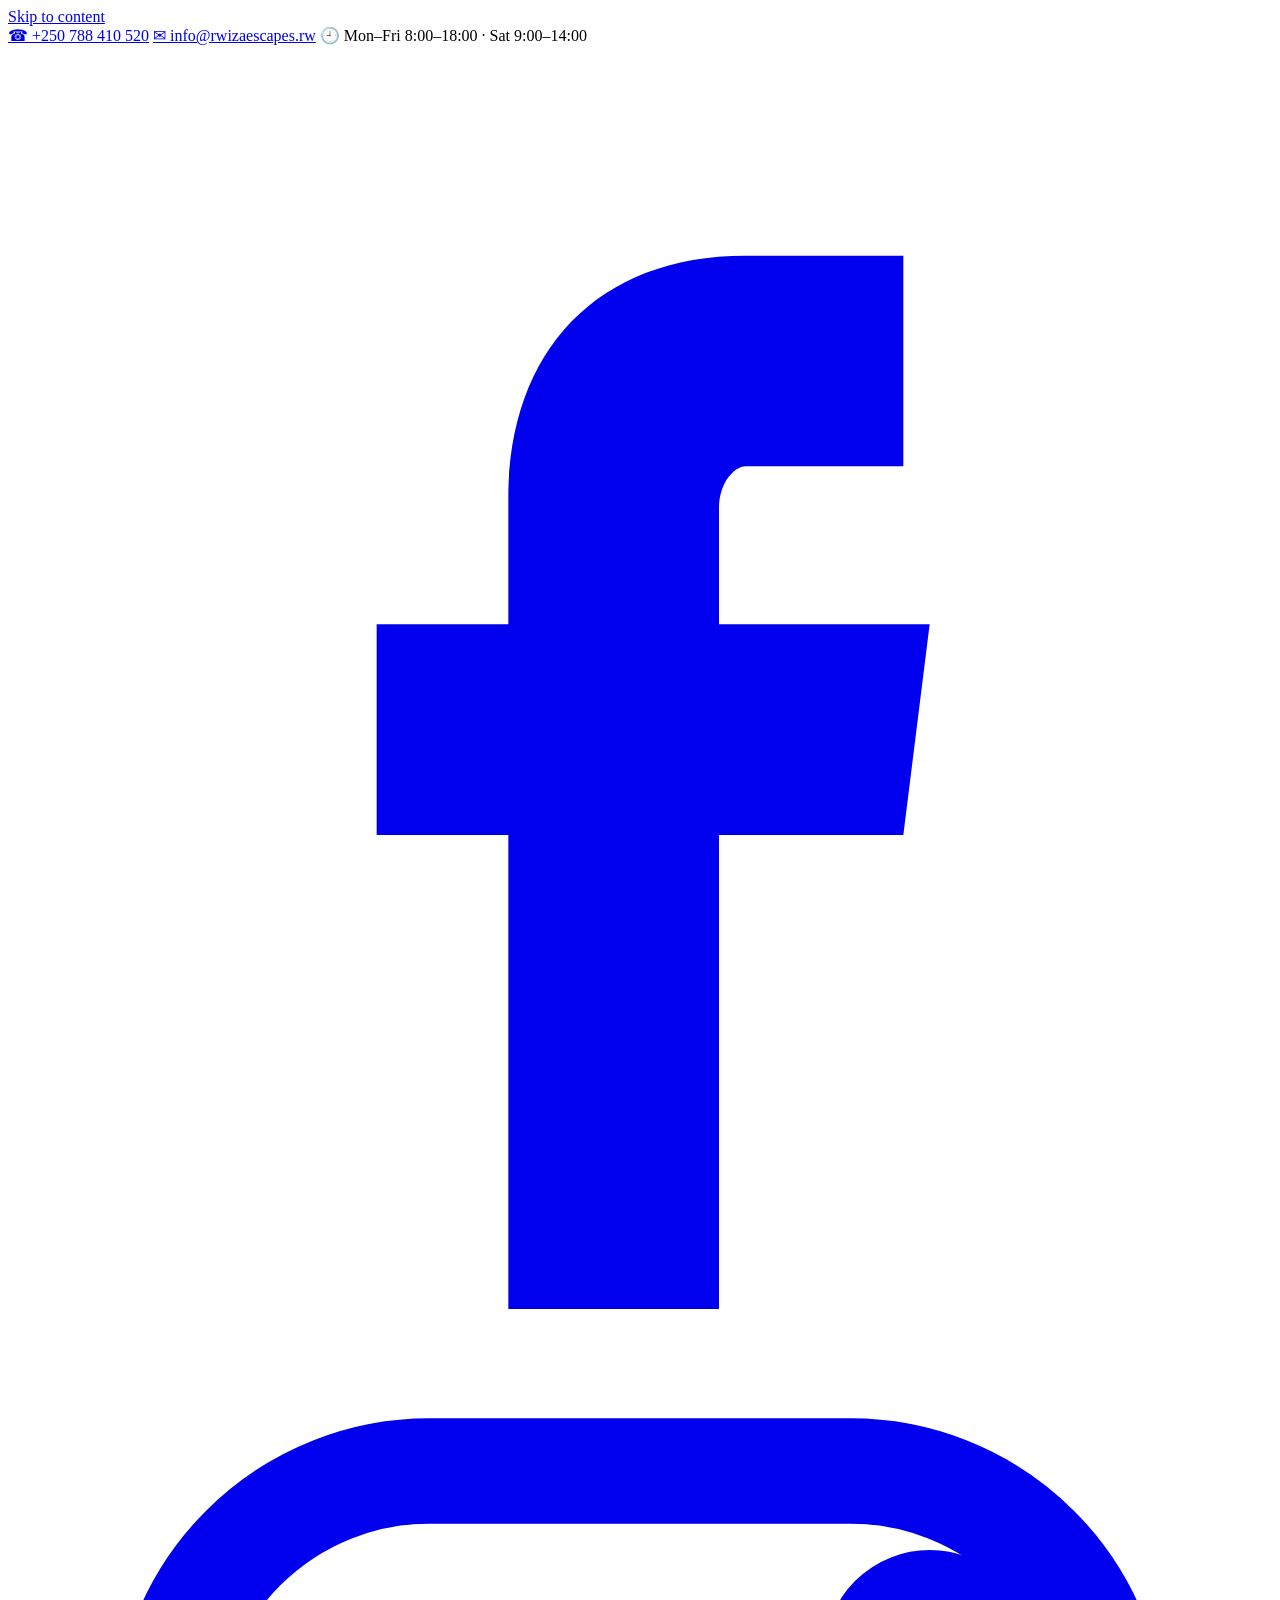
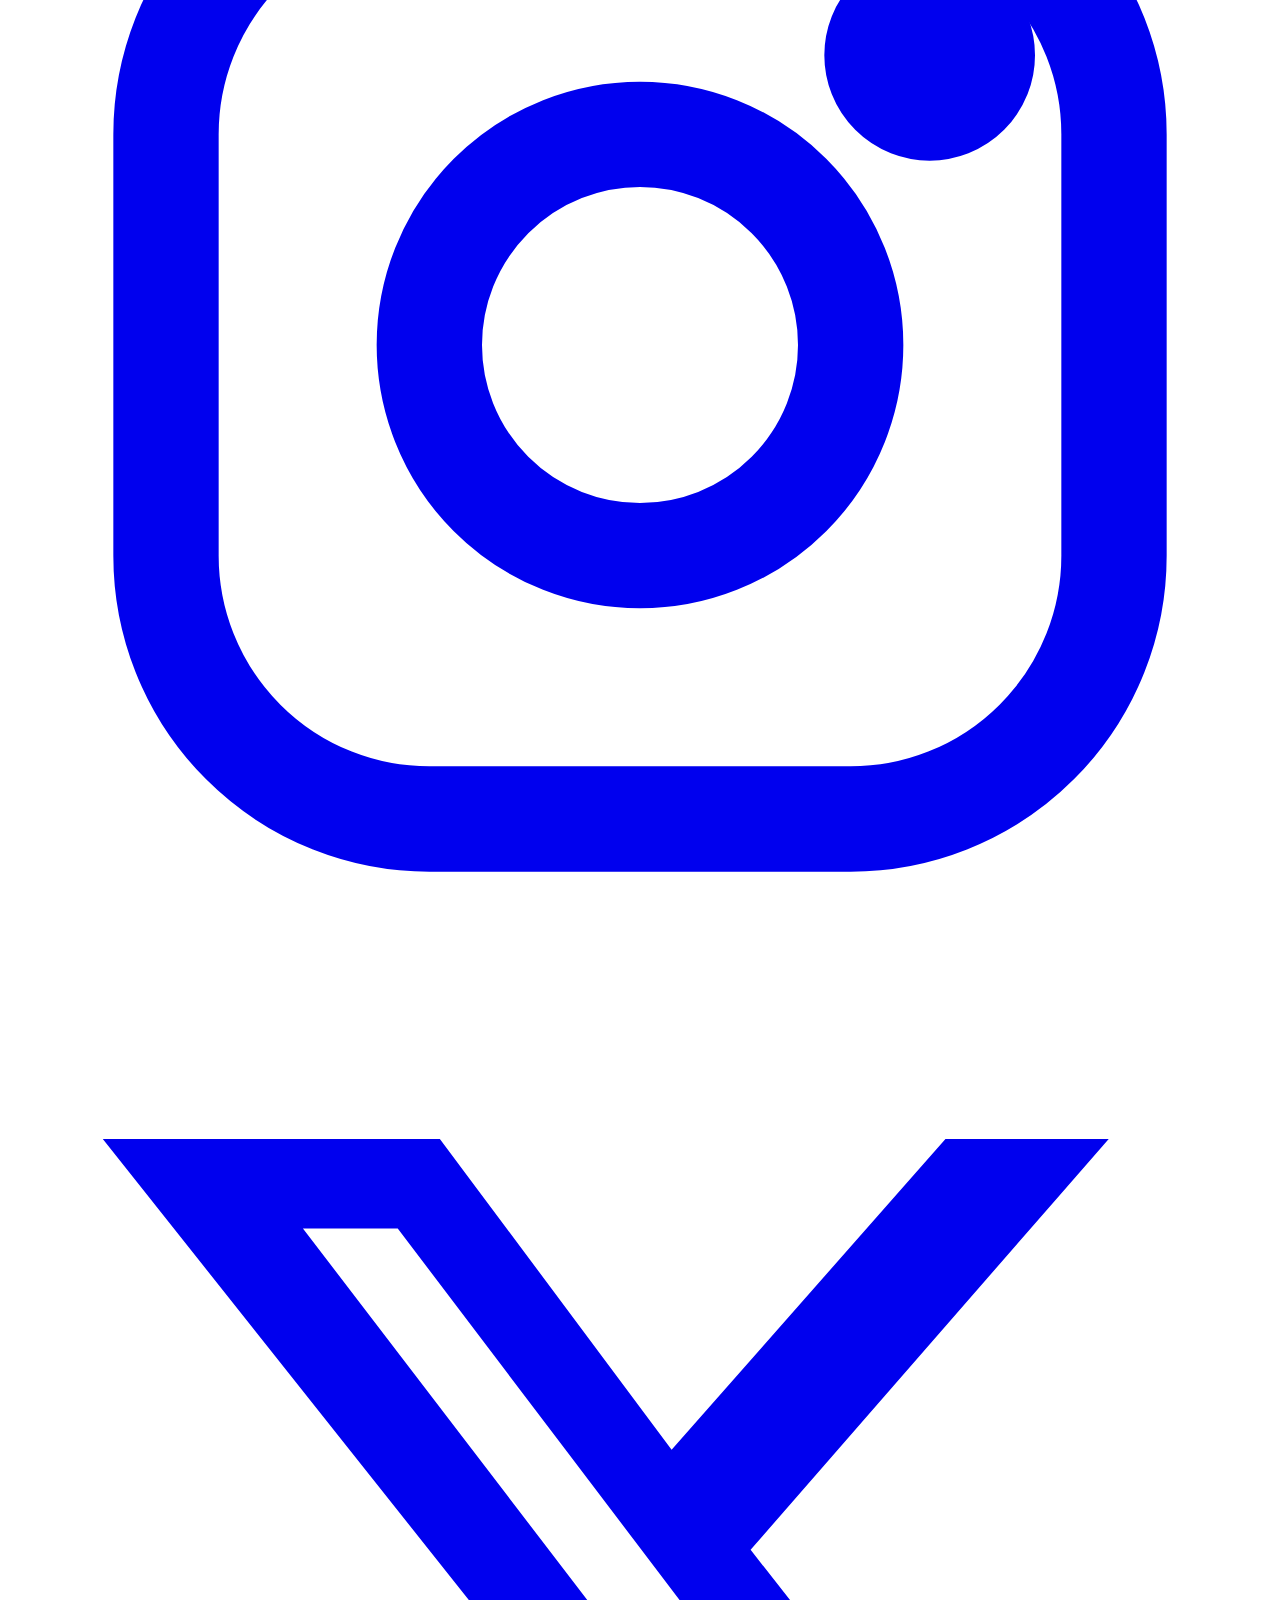
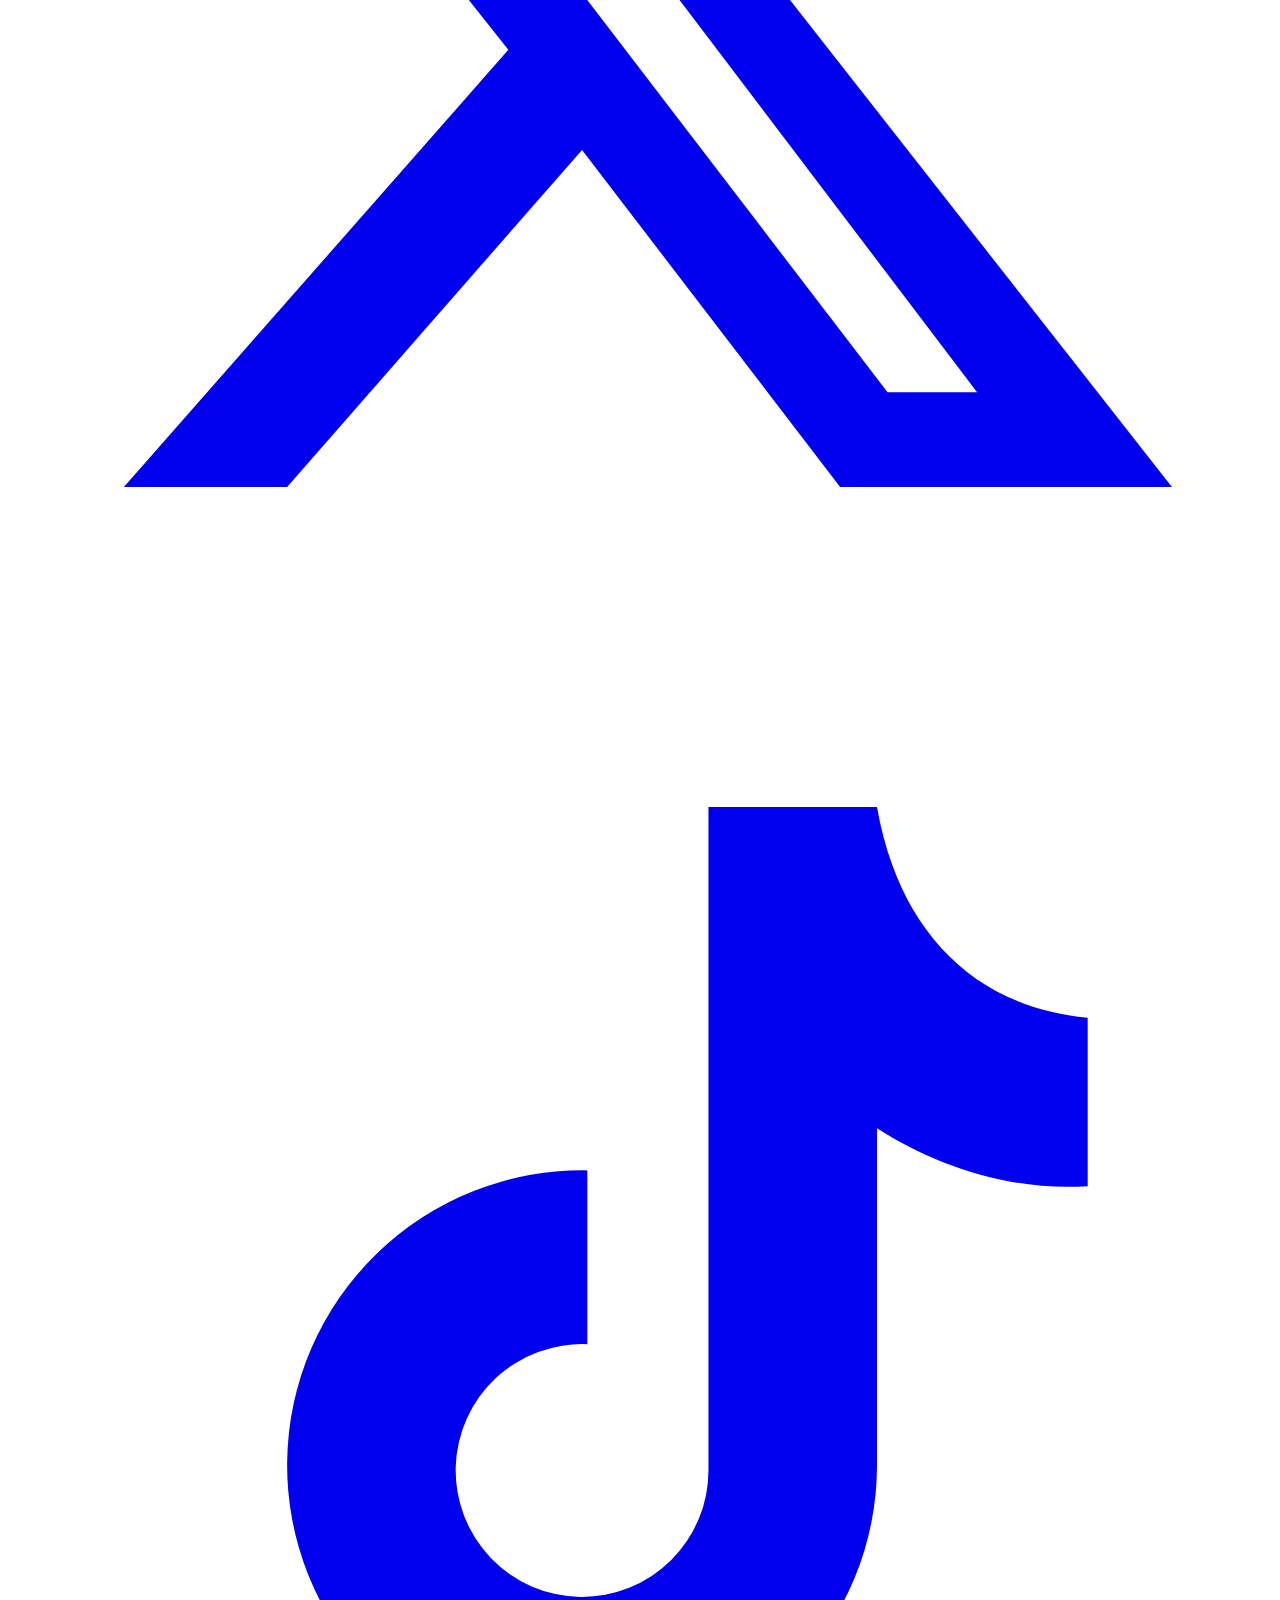
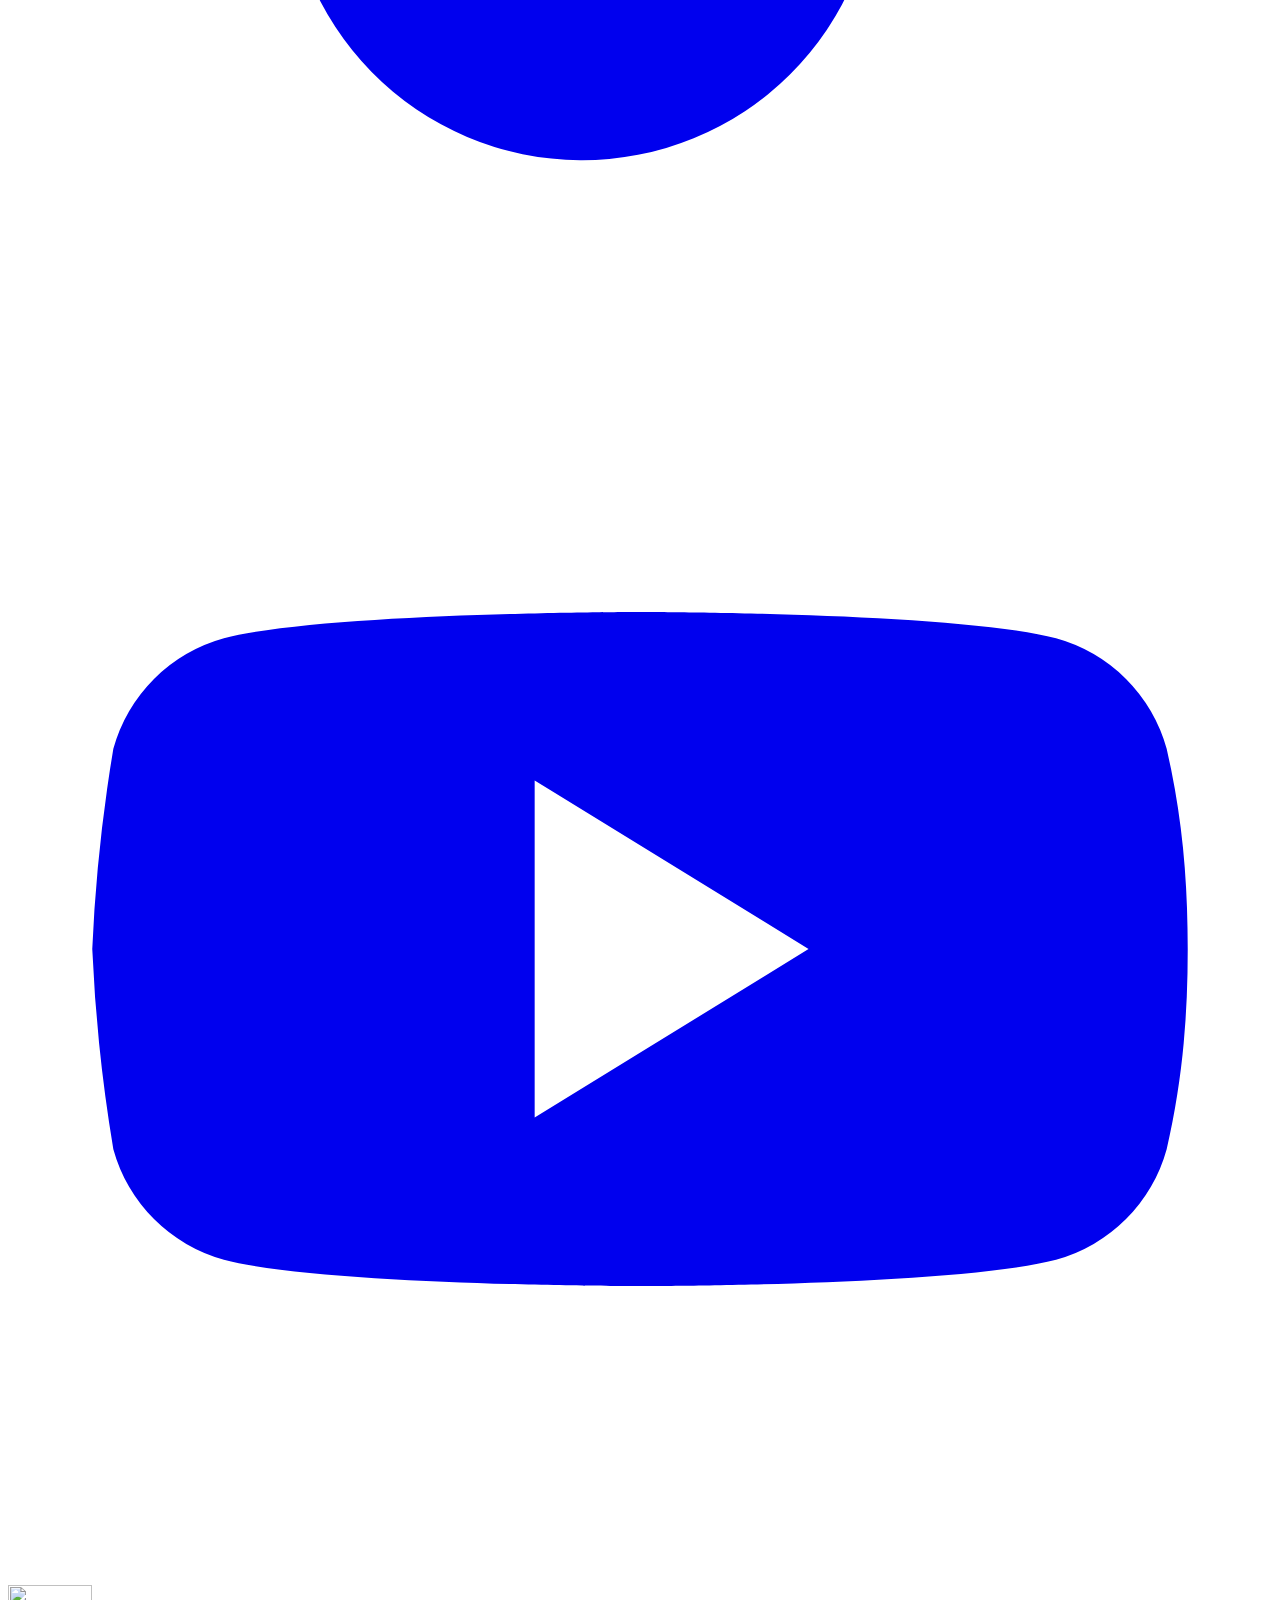
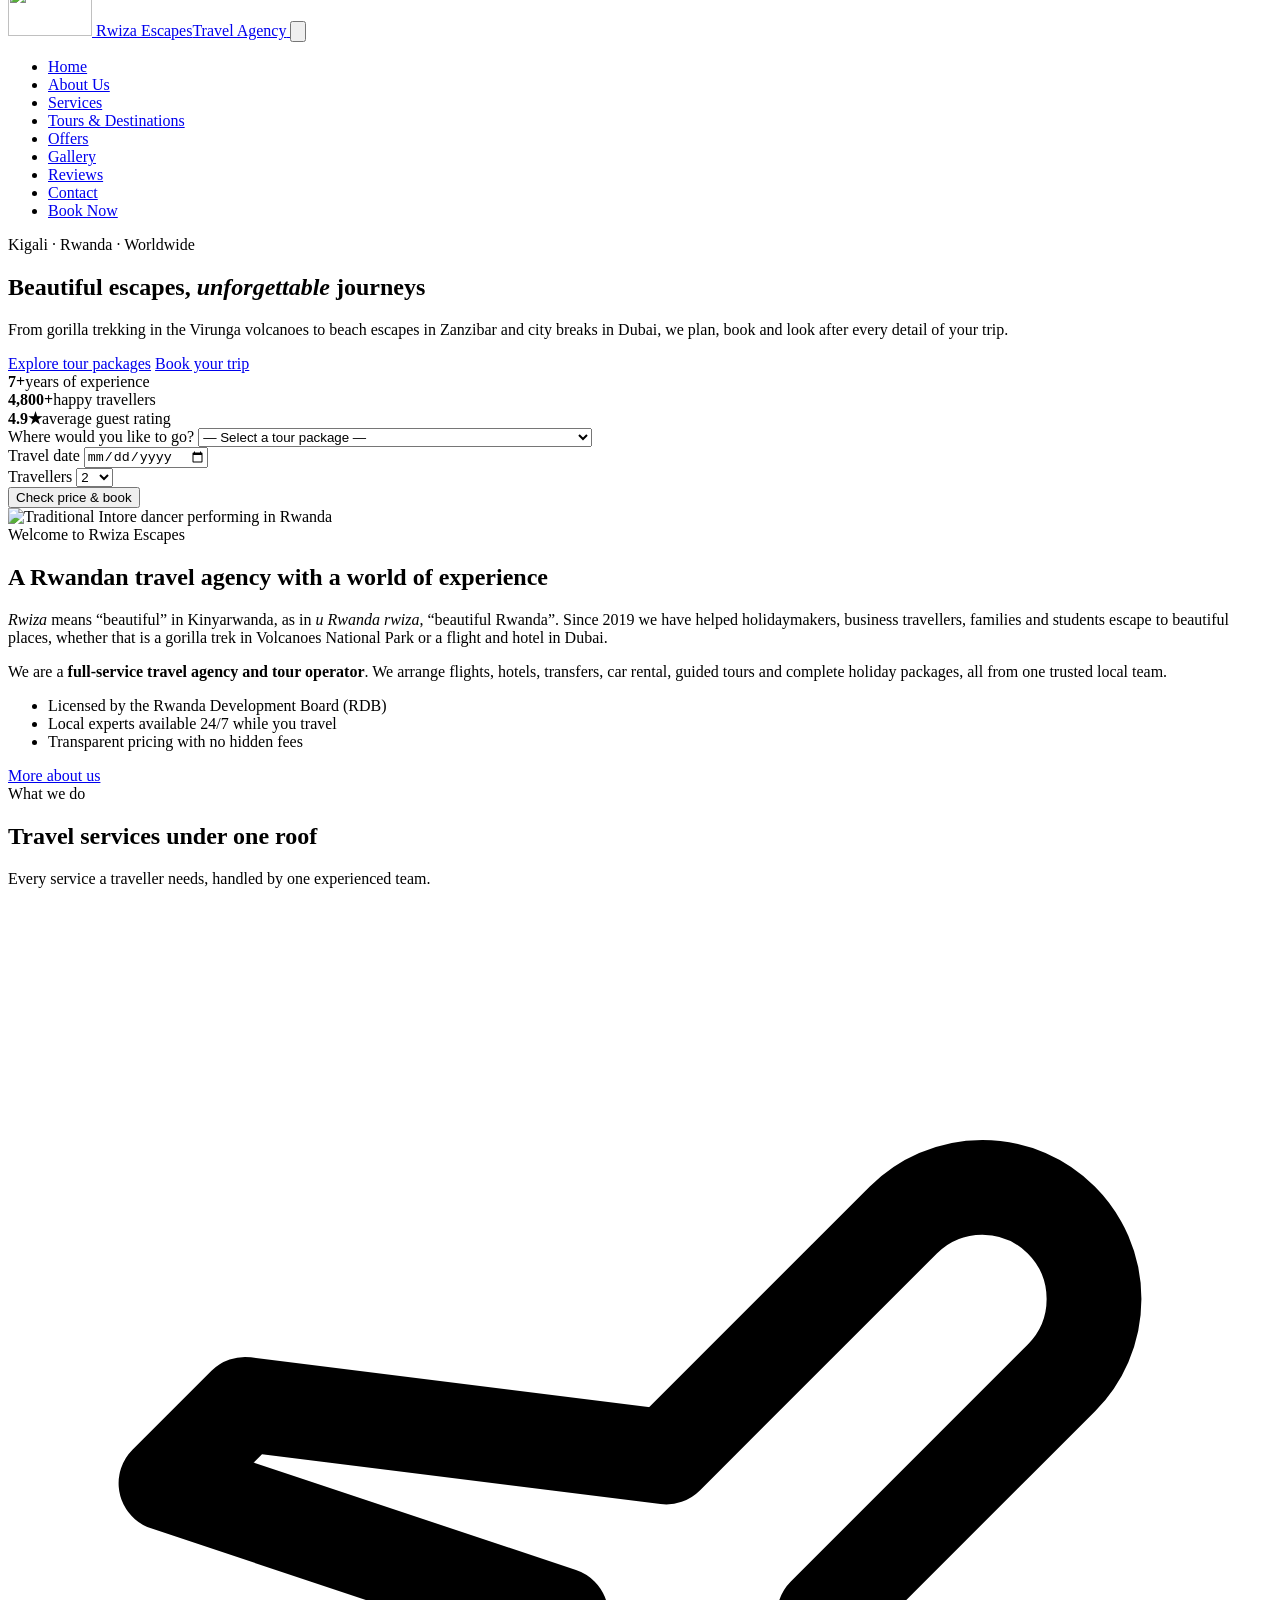
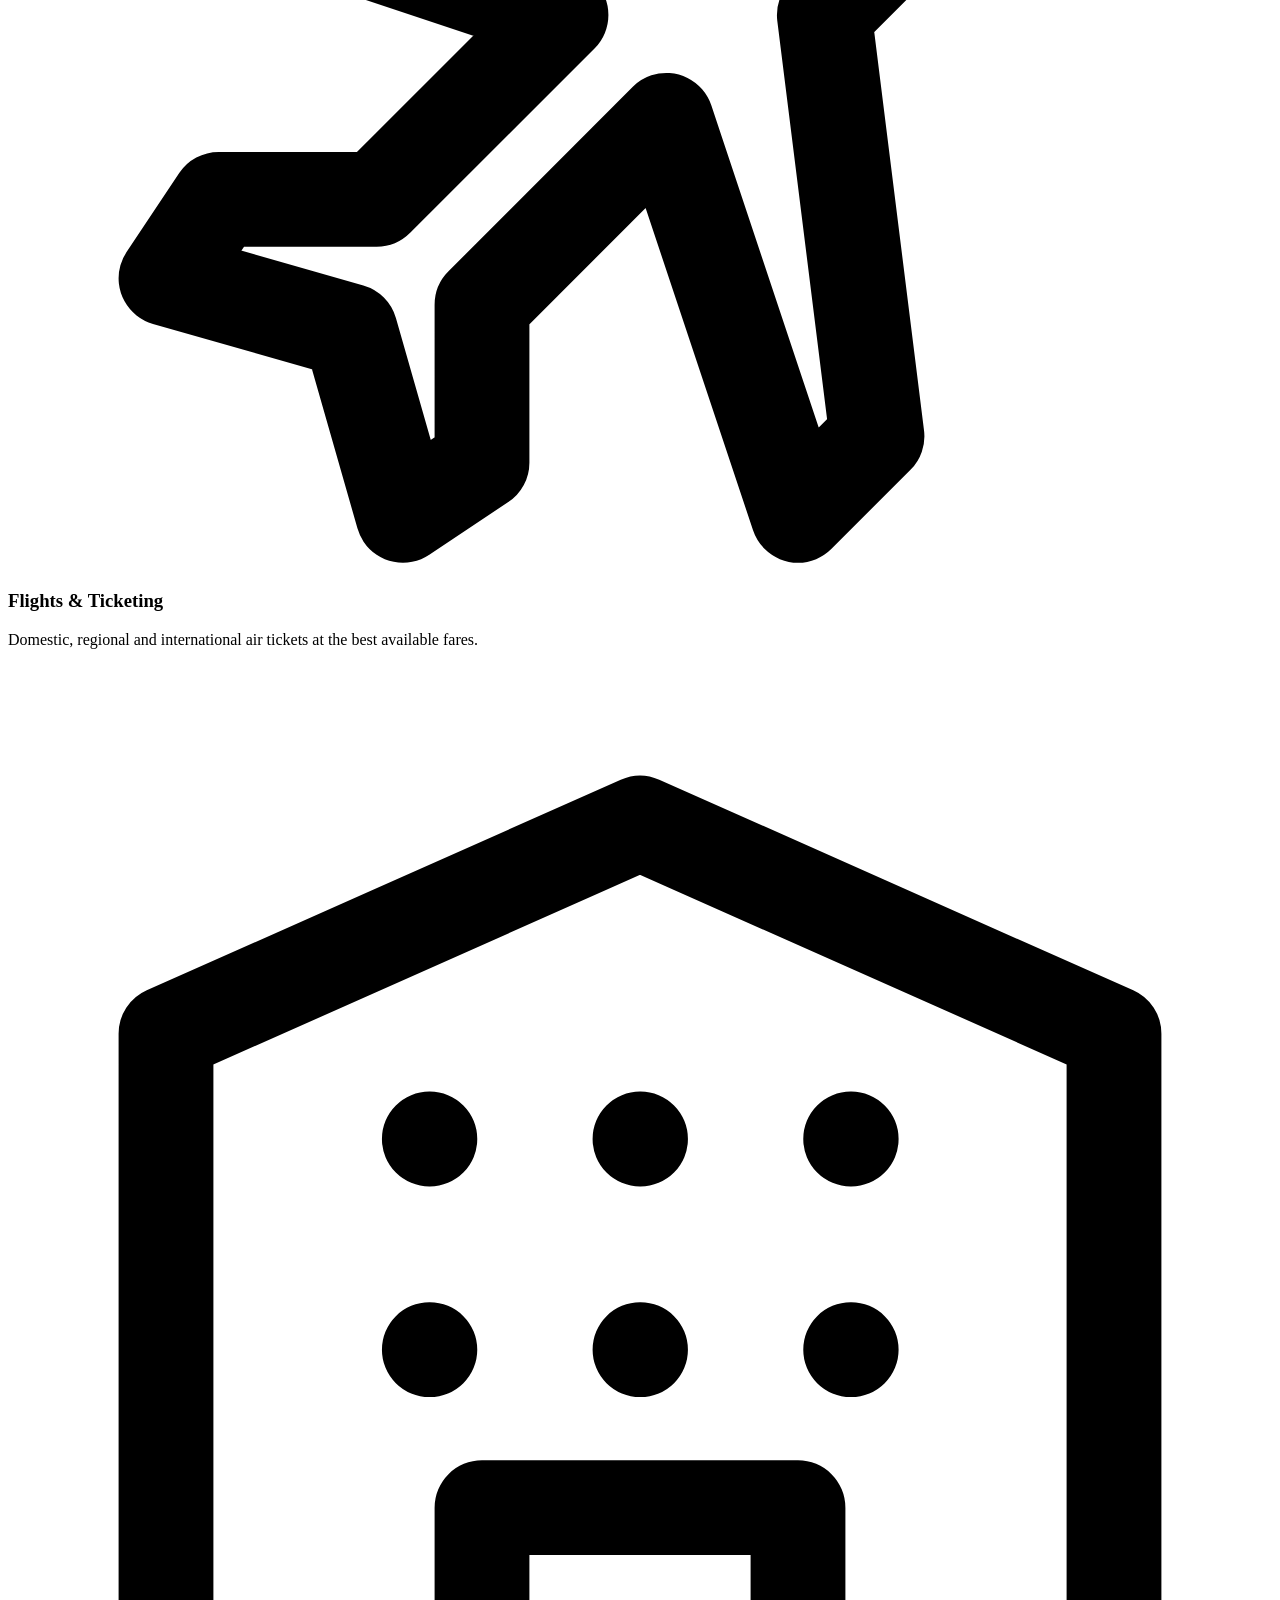
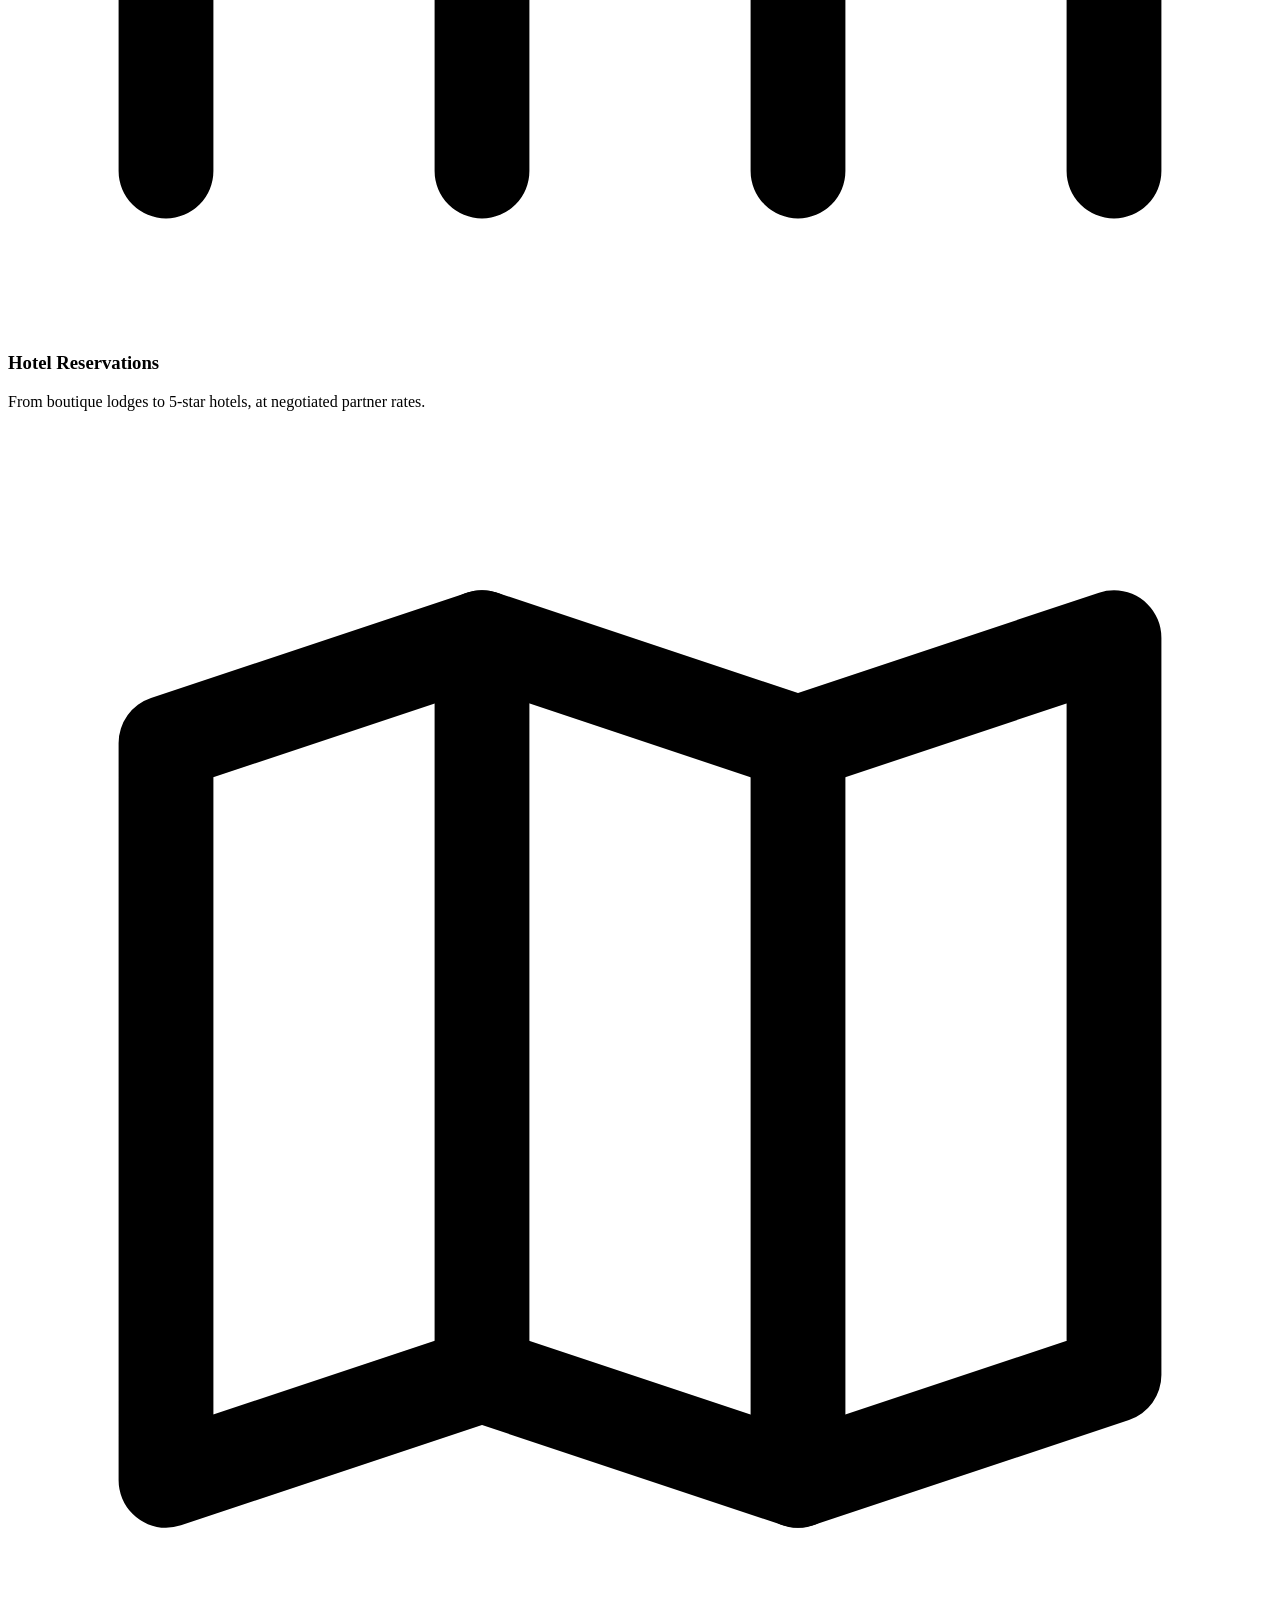
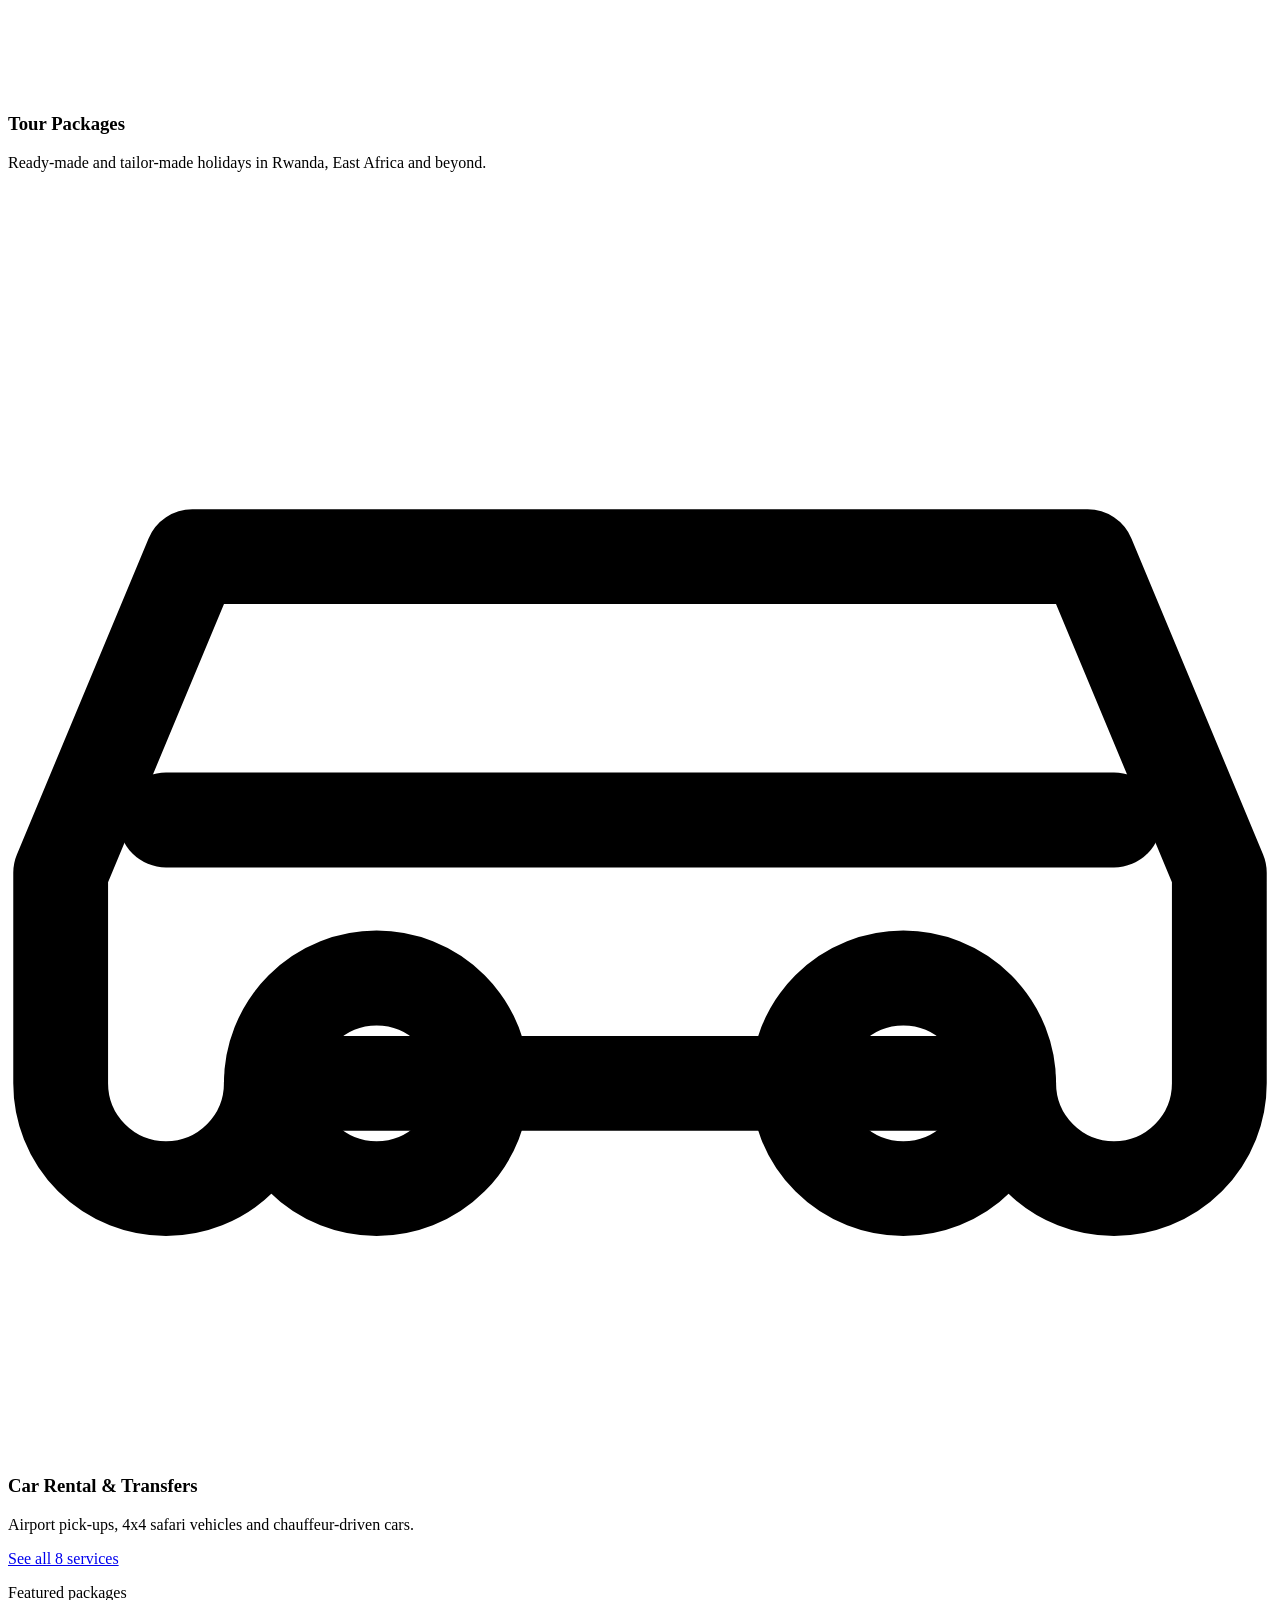
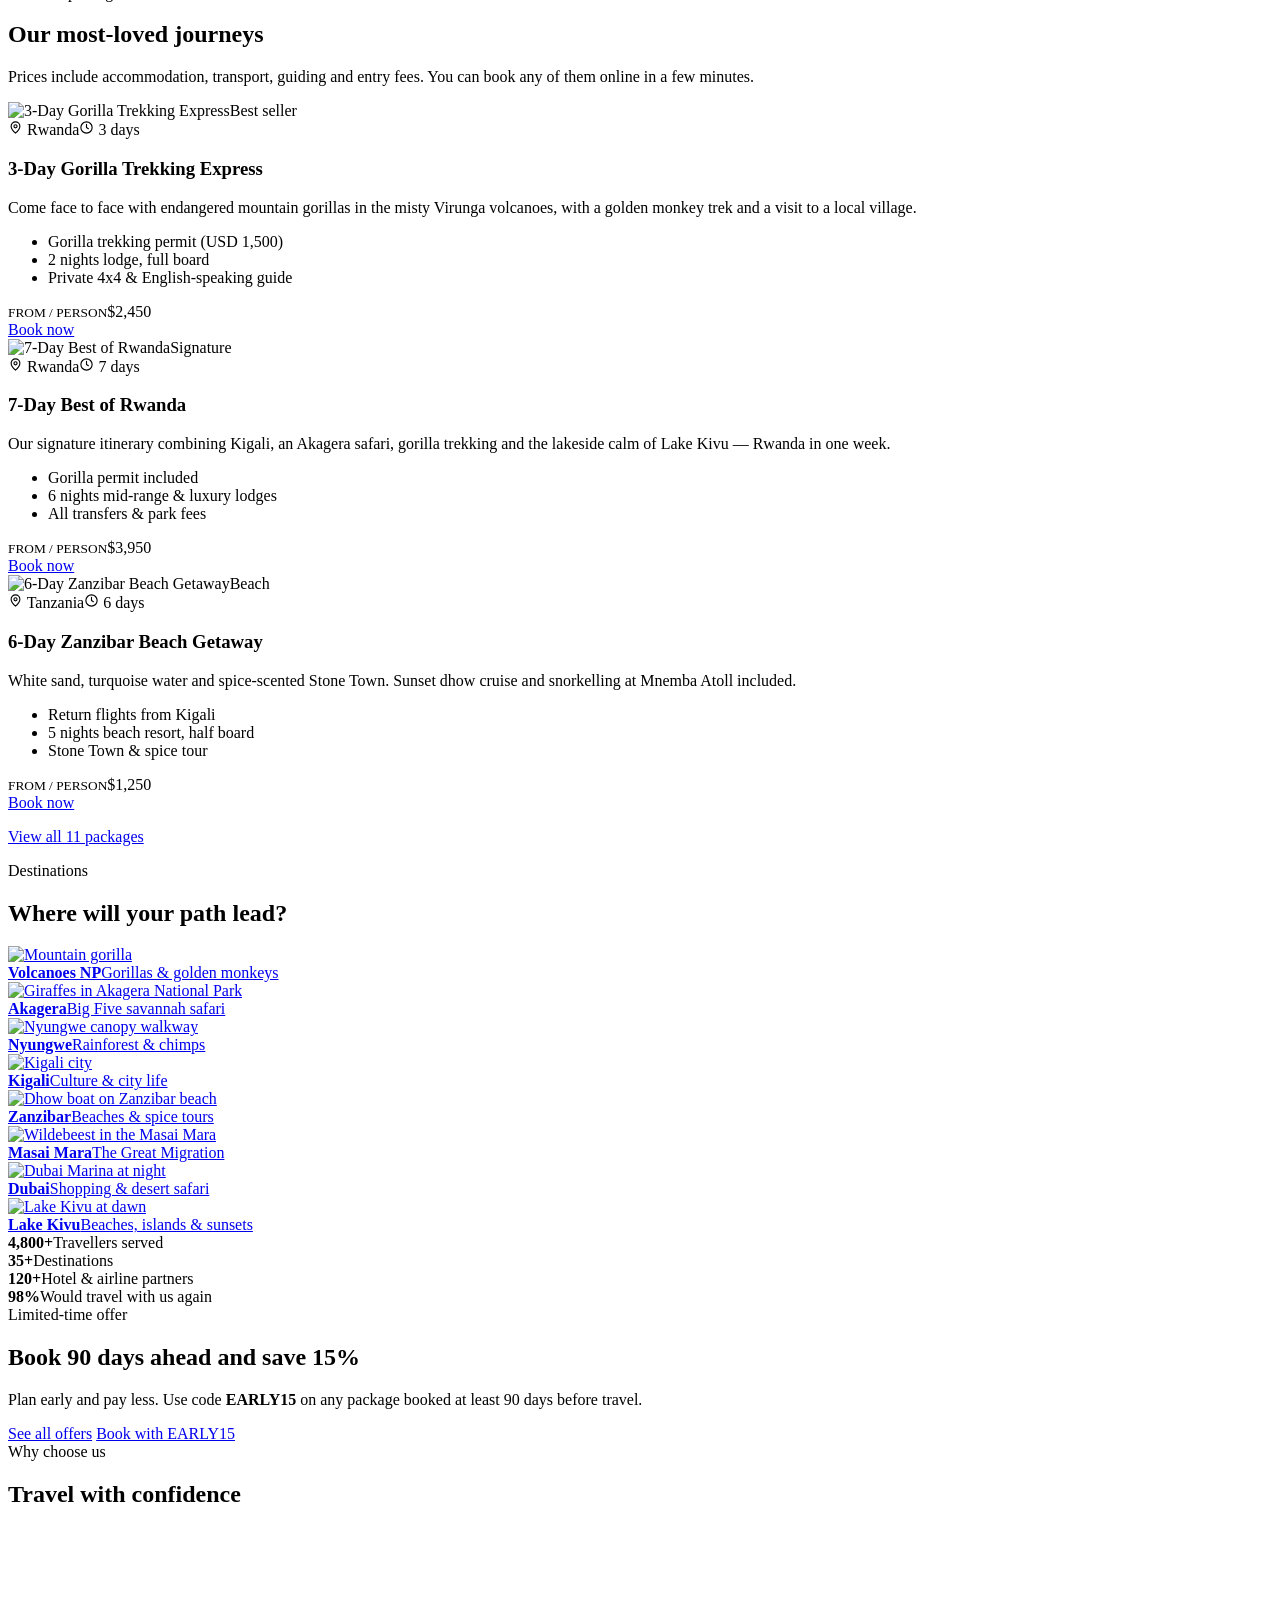
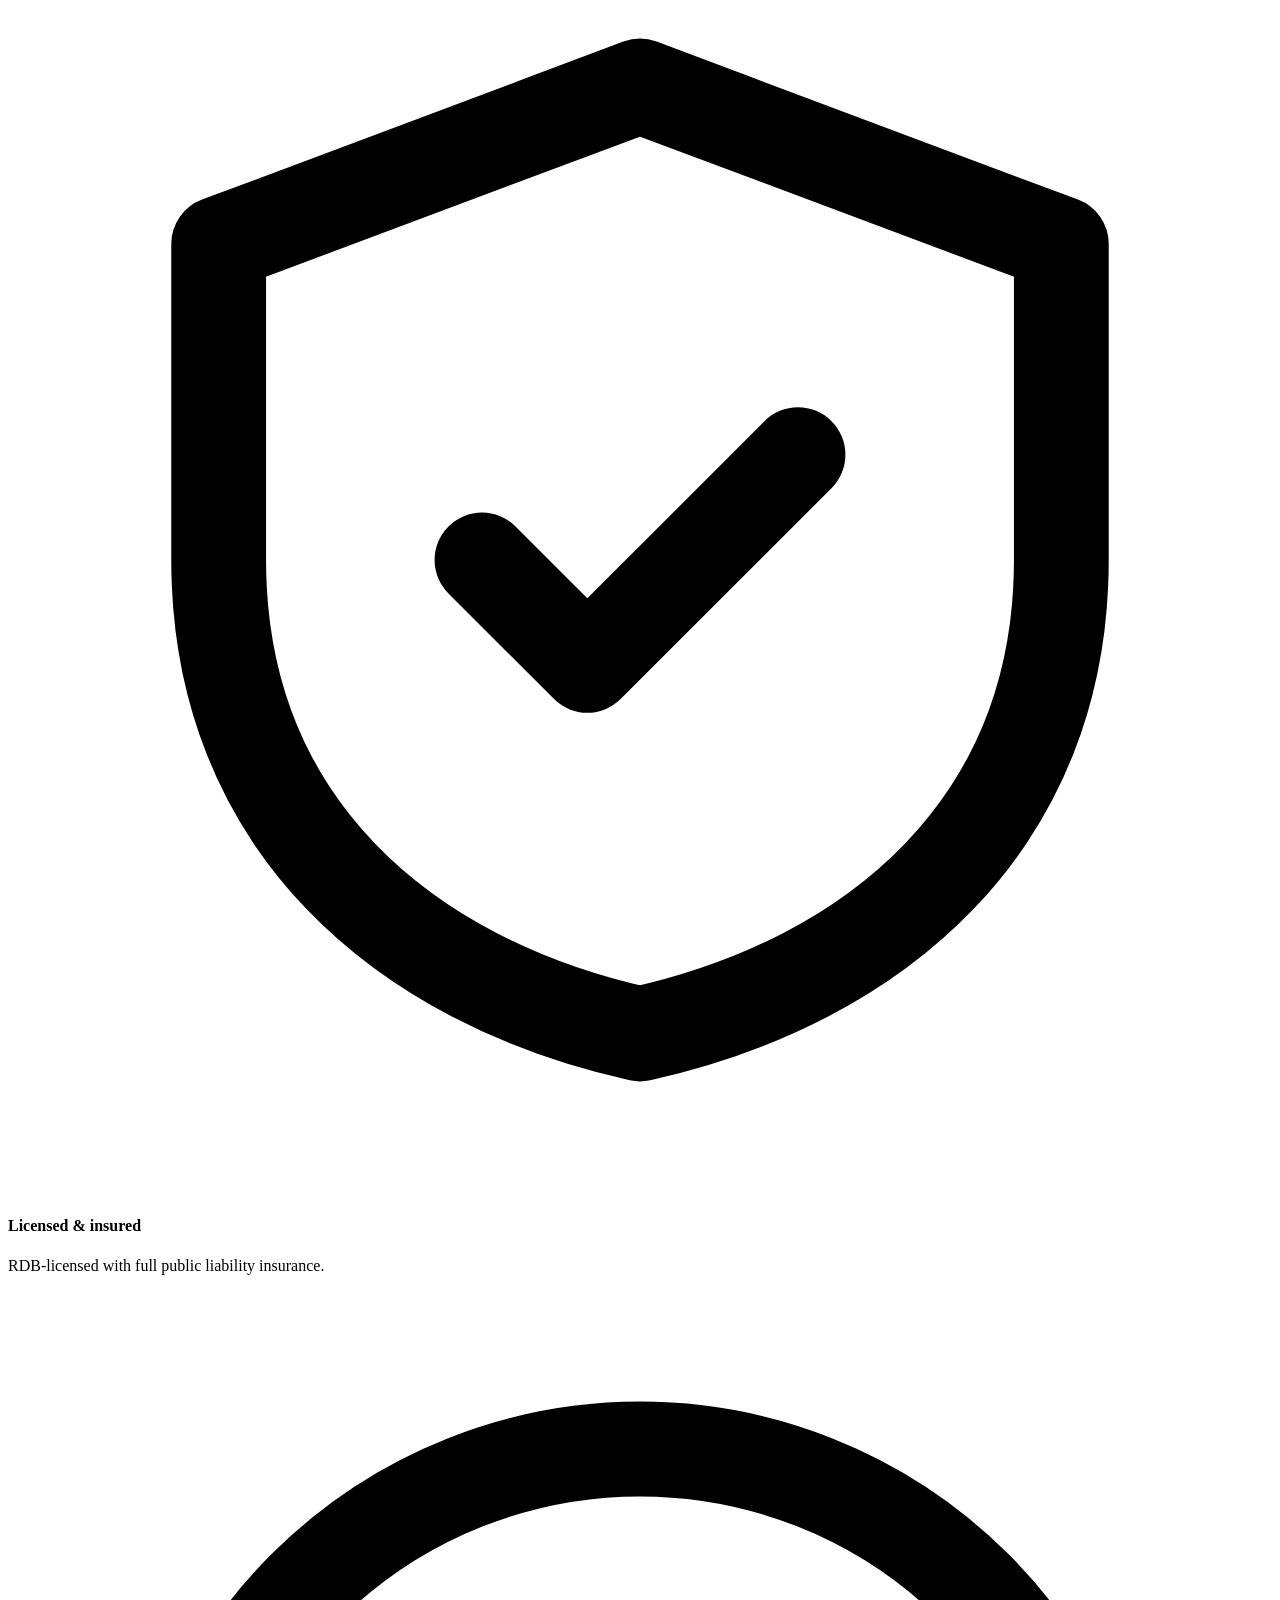
==== index.html @ 76074371 "entire project" ====
<!DOCTYPE html>
<html lang="en">
<head>
<meta charset="utf-8">
<meta name="viewport" content="width=device-width, initial-scale=1">
<title>Rwiza Escapes Travel Agency — Rwanda & Worldwide Travel</title>
<meta name="description" content="Rwiza Escapes is a Kigali-based travel agency and tour operator offering gorilla trekking, safaris, flights, hotels, car rental and holiday packages across Rwanda, East Africa and worldwide.">
<meta name="theme-color" content="#14452f">
<meta property="og:title" content="Rwiza Escapes Travel Agency — Rwanda & Worldwide Travel">
<meta property="og:description" content="Rwiza Escapes is a Kigali-based travel agency and tour operator offering gorilla trekking, safaris, flights, hotels, car rental and holiday packages across Rwanda, East Africa and worldwide.">
<meta property="og:image" content="assets/logo-full.png">
<link rel="icon" href="assets/favicon.png" type="image/png">
<link rel="apple-touch-icon" href="assets/favicon.png">
<link rel="preconnect" href="https://fonts.googleapis.com">
<link rel="preconnect" href="https://fonts.gstatic.com" crossorigin>
<link href="https://fonts.googleapis.com/css2?family=DM+Sans:opsz,wght@9..40,400;9..40,500;9..40,600;9..40,700&family=Fraunces:ital,opsz,wght@0,9..144,500;0,9..144,600;0,9..144,700;1,9..144,500&display=swap" rel="stylesheet">
<link rel="stylesheet" href="css/style.css?v=20261112144903">
</head>
<body>
<a class="skip" href="#main">Skip to content</a>
<div class="topbar">
  <div class="container">
    <div class="topbar__info">
      <a href="tel:+250788410520">☎ +250 788 410 520</a>
      <a href="mailto:info@rwizaescapes.rw">✉ info@rwizaescapes.rw</a>
      <span class="hide-sm">🕘 Mon–Fri 8:00–18:00 · Sat 9:00–14:00</span>
    </div>
    <div class="topbar__social"><a href="https://facebook.com/" target="_blank" rel="noopener" aria-label="Facebook"><svg viewBox="0 0 24 24" fill="currentColor" aria-hidden="true"><path d="M14 8h3V4h-3c-2.8 0-4.5 1.8-4.5 4.6V11H7v4h2.5v9h4v-9H17l.5-4h-4V8.8c0-.5.3-.8.5-.8Z"/></svg></a><a href="https://instagram.com/rwizaescapes" target="_blank" rel="noopener" aria-label="Instagram"><svg viewBox="0 0 24 24" fill="none" stroke="currentColor" stroke-width="2" aria-hidden="true"><rect x="3" y="3" width="18" height="18" rx="5"/><circle cx="12" cy="12" r="4"/><circle cx="17.5" cy="6.5" r="1" fill="currentColor"/></svg></a><a href="https://x.com/" target="_blank" rel="noopener" aria-label="X (Twitter)"><svg viewBox="0 0 24 24" fill="currentColor" aria-hidden="true"><path d="M17.8 3h3.1l-6.8 7.8 8 10.2h-6.3l-4.9-6.4L5.3 21H2.2l7.3-8.3L1.8 3h6.4l4.4 5.9L17.8 3Zm-1.1 16.2h1.7L7.4 4.7H5.6l11.1 14.5Z"/></svg></a><a href="https://tiktok.com/" target="_blank" rel="noopener" aria-label="TikTok"><svg viewBox="0 0 24 24" fill="currentColor" aria-hidden="true"><path d="M16.5 3c.4 2.3 1.8 3.8 4 4v3.2c-1.5.1-2.9-.4-4-1.1v6.4A5.6 5.6 0 1 1 11 9.9v3.3a2.4 2.4 0 1 0 2.3 2.4V3h3.2Z"/></svg></a><a href="https://youtube.com/" target="_blank" rel="noopener" aria-label="YouTube"><svg viewBox="0 0 24 24" fill="currentColor" aria-hidden="true"><path d="M22 8.2a3 3 0 0 0-2.1-2.1C18 5.6 12 5.6 12 5.6s-6 0-7.9.5A3 3 0 0 0 2 8.2 31 31 0 0 0 1.6 12 31 31 0 0 0 2 15.8a3 3 0 0 0 2.1 2.1c1.9.5 7.9.5 7.9.5s6 0 7.9-.5a3 3 0 0 0 2.1-2.1c.3-1.3.4-2.5.4-3.8s-.1-2.5-.4-3.8ZM10 15.2V8.8l5.2 3.2-5.2 3.2Z"/></svg></a></div>
  </div>
</div>
<header class="header">
  <div class="container">
    <a class="brand" href="index.html" aria-label="Rwiza Escapes home">
      <img src="assets/logo-emblem.png" alt="" width="84" height="51">
      <span><span class="brand__name">Rwiza Escapes</span><span class="brand__tag">Travel Agency</span></span>
    </a>
    <button class="nav-toggle" aria-controls="site-nav" aria-expanded="false" aria-label="Open menu">
      <svg viewBox="0 0 24 24" fill="none" stroke="currentColor" stroke-width="2" stroke-linecap="round"><path d="M4 7h16M4 12h16M4 17h16"/></svg>
    </button>
    <nav class="nav" id="site-nav" aria-label="Main">
      <ul><li><a href="index.html" aria-current="page">Home</a></li><li><a href="about.html">About Us</a></li><li><a href="services.html">Services</a></li><li><a href="packages.html">Tours & Destinations</a></li><li><a href="offers.html">Offers</a></li><li><a href="gallery.html">Gallery</a></li><li><a href="reviews.html">Reviews</a></li><li><a href="contact.html">Contact</a></li><li><a class="btn btn--gold" href="booking.html">Book Now</a></li></ul>
    </nav>
  </div>
</header>
<main id="main">
<section class="hero">
  <div class="hero__bg" style="background-image:url('assets/img/hero-hills.jpg')"></div>
  <div class="container">
    <span class="eyebrow">Kigali · Rwanda · Worldwide</span>
    <h1>Beautiful escapes, <em>unforgettable</em> journeys</h1>
    <p class="lead">From gorilla trekking in the Virunga volcanoes to beach escapes in Zanzibar and city breaks in Dubai, we plan, book and look after every detail of your trip.</p>
    <div class="hero__actions">
      <a class="btn btn--gold" href="packages.html">Explore tour packages</a>
      <a class="btn btn--outline" href="booking.html">Book your trip</a>
    </div>
    <div class="hero__badges">
      <div><strong>7+</strong>years of experience</div>
      <div><strong>4,800+</strong>happy travellers</div>
      <div><strong>4.9★</strong>average guest rating</div>
    </div>
  </div>
</section>

<div class="container quick">
  <form id="quick-form" aria-label="Quick trip search">
    <div>
      <label for="q-package">Where would you like to go?</label>
      <select id="q-package" name="package"><option value="">— Select a tour package —</option>
<optgroup label="Rwanda (Domestic)">
<option value="gorilla-3d">3-Day Gorilla Trekking Express — from $2,450</option>
<option value="akagera-3d">3-Day Akagera Big Five Safari — from $980</option>
<option value="nyungwe-kivu-5d">5-Day Nyungwe Forest & Lake Kivu Escape — from $1,350</option>
<option value="kigali-2d">2-Day Kigali City & Culture Tour — from $320</option>
<option value="best-rwanda-7d">7-Day Best of Rwanda — from $3,950</option>
</optgroup>
<optgroup label="East Africa">
<option value="rw-ug-8d">8-Day Rwanda & Uganda Primate Adventure — from $4,600</option>
<option value="mara-6d">6-Day Masai Mara Migration Safari — from $2,300</option>
<option value="amboseli-4d">4-Day Amboseli & Kilimanjaro Views — from $1,400</option>
</optgroup>
<optgroup label="International">
<option value="zanzibar-6d">6-Day Zanzibar Beach Getaway — from $1,250</option>
<option value="dubai-5d">5-Day Dubai City Break — from $1,450</option>
<option value="capetown-7d">7-Day Cape Town & Winelands — from $2,100</option>
</optgroup>
<optgroup label="Other"><option value="custom">Tailor-made trip (quote on request)</option></optgroup></select>
    </div>
    <div>
      <label for="q-date">Travel date</label>
      <input id="q-date" type="date" name="date">
    </div>
    <div>
      <label for="q-adults">Travellers</label>
      <select id="q-adults" name="adults"><option>1</option><option selected>2</option><option>3</option><option>4</option><option>5</option><option>6</option><option>8</option><option>10</option></select>
    </div>
    <button class="btn btn--gold" type="submit">Check price &amp; book</button>
  </form>
</div>

<section class="section">
  <div class="container split">
    <div class="split__img reveal"><img src="assets/img/intore.jpg" alt="Traditional Intore dancer performing in Rwanda" loading="lazy"></div>
    <div class="reveal">
      <span class="eyebrow">Welcome to Rwiza Escapes</span>
      <h2>A Rwandan travel agency with a world of experience</h2>
      <p><em>Rwiza</em> means “beautiful” in Kinyarwanda, as in <em>u Rwanda rwiza</em>, “beautiful Rwanda”. Since 2019 we have helped holidaymakers, business travellers, families and students escape to beautiful places, whether that is a gorilla trek in Volcanoes National Park or a flight and hotel in Dubai.</p>
      <p>We are a <strong>full-service travel agency and tour operator</strong>. We arrange flights, hotels, transfers, car rental, guided tours and complete holiday packages, all from one trusted local team.</p>
      <ul class="ticks">
        <li>Licensed by the Rwanda Development Board (RDB)</li>
        <li>Local experts available 24/7 while you travel</li>
        <li>Transparent pricing with no hidden fees</li>
      </ul>
      <a class="btn btn--green" href="about.html">More about us</a>
    </div>
  </div>
</section>

<section class="section section--white">
  <div class="container">
    <div class="section-head reveal">
      <span class="eyebrow">What we do</span>
      <h2>Travel services under one roof</h2>
      <p>Every service a traveller needs, handled by one experienced team.</p>
    </div>
    <div class="grid grid--4">
      <div class="service reveal"><div class="service__icon"><svg viewBox="0 0 24 24" fill="none" stroke="currentColor" stroke-width="1.8" stroke-linecap="round" stroke-linejoin="round" aria-hidden="true"><path d="M10.5 13.5 3 11l1.5-1.5 8 1 4.5-4.5a2.1 2.1 0 0 1 3 3L15.5 13.5l1 8L15 23l-2.5-7.5L9 19v3l-1.5 1-1-3.5L3 18.5 4 17h3l3.5-3.5Z"/></svg></div><h3>Flights &amp; Ticketing</h3><p>Domestic, regional and international air tickets at the best available fares.</p></div>
      <div class="service reveal"><div class="service__icon"><svg viewBox="0 0 24 24" fill="none" stroke="currentColor" stroke-width="1.8" stroke-linecap="round" stroke-linejoin="round" aria-hidden="true"><path d="M3 21V7l9-4 9 4v14"/><path d="M9 21v-5h6v5M8 9h.01M12 9h.01M16 9h.01M8 13h.01M12 13h.01M16 13h.01"/></svg></div><h3>Hotel Reservations</h3><p>From boutique lodges to 5-star hotels, at negotiated partner rates.</p></div>
      <div class="service reveal"><div class="service__icon"><svg viewBox="0 0 24 24" fill="none" stroke="currentColor" stroke-width="1.8" stroke-linecap="round" stroke-linejoin="round" aria-hidden="true"><path d="m9 4-6 2v14l6-2 6 2 6-2V4l-6 2-6-2Z"/><path d="M9 4v14M15 6v14"/></svg></div><h3>Tour Packages</h3><p>Ready-made and tailor-made holidays in Rwanda, East Africa and beyond.</p></div>
      <div class="service reveal"><div class="service__icon"><svg viewBox="0 0 24 24" fill="none" stroke="currentColor" stroke-width="1.8" stroke-linecap="round" stroke-linejoin="round" aria-hidden="true"><path d="M5 17h14M5 17a2 2 0 1 1-4 0v-4l2.5-6h17L23 13v4a2 2 0 1 1-4 0"/><circle cx="7" cy="17" r="2"/><circle cx="17" cy="17" r="2"/><path d="M3 12h18"/></svg></div><h3>Car Rental &amp; Transfers</h3><p>Airport pick-ups, 4x4 safari vehicles and chauffeur-driven cars.</p></div>
    </div>
    <p class="text-center mt-2"><a class="btn btn--outline-dark" href="services.html">See all 8 services</a></p>
  </div>
</section>

<section class="section">
  <div class="container">
    <div class="section-head reveal">
      <span class="eyebrow">Featured packages</span>
      <h2>Our most-loved journeys</h2>
      <p>Prices include accommodation, transport, guiding and entry fees. You can book any of them online in a few minutes.</p>
    </div>
    <div class="grid grid--3">
<article class="card reveal" data-region="rwanda" id="gorilla-3d">
  <div class="card__img"><img src="assets/img/bwindi-sm.jpg" alt="3-Day Gorilla Trekking Express" loading="lazy"><span class="card__tag">Best seller</span></div>
  <div class="card__body">
    <div class="card__meta"><span><svg width="15" height="15" viewBox="0 0 24 24" fill="none" stroke="currentColor" stroke-width="1.8" stroke-linecap="round" stroke-linejoin="round" aria-hidden="true"><path d="M12 21s-7-6-7-11a7 7 0 0 1 14 0c0 5-7 11-7 11Z"/><circle cx="12" cy="10" r="2.5"/></svg> Rwanda</span><span><svg width="15" height="15" viewBox="0 0 24 24" fill="none" stroke="currentColor" stroke-width="1.8" stroke-linecap="round" stroke-linejoin="round" aria-hidden="true"><circle cx="12" cy="12" r="9"/><path d="M12 7v5l3 2"/></svg> 3 days</span></div>
    <h3>3-Day Gorilla Trekking Express</h3>
    <p>Come face to face with endangered mountain gorillas in the misty Virunga volcanoes, with a golden monkey trek and a visit to a local village.</p>
    <ul class="ticks"><li>Gorilla trekking permit (USD 1,500)</li><li>2 nights lodge, full board</li><li>Private 4x4 & English-speaking guide</li></ul>
    <div class="card__foot">
      <div class="price"><small>FROM / PERSON</small>$2,450</div>
      <a class="btn btn--green" href="booking.html?package=gorilla-3d">Book now</a>
    </div>
  </div>
</article>
<article class="card reveal" data-region="rwanda" id="best-rwanda-7d">
  <div class="card__img"><img src="assets/img/hero-hills-sm.jpg" alt="7-Day Best of Rwanda" loading="lazy"><span class="card__tag">Signature</span></div>
  <div class="card__body">
    <div class="card__meta"><span><svg width="15" height="15" viewBox="0 0 24 24" fill="none" stroke="currentColor" stroke-width="1.8" stroke-linecap="round" stroke-linejoin="round" aria-hidden="true"><path d="M12 21s-7-6-7-11a7 7 0 0 1 14 0c0 5-7 11-7 11Z"/><circle cx="12" cy="10" r="2.5"/></svg> Rwanda</span><span><svg width="15" height="15" viewBox="0 0 24 24" fill="none" stroke="currentColor" stroke-width="1.8" stroke-linecap="round" stroke-linejoin="round" aria-hidden="true"><circle cx="12" cy="12" r="9"/><path d="M12 7v5l3 2"/></svg> 7 days</span></div>
    <h3>7-Day Best of Rwanda</h3>
    <p>Our signature itinerary combining Kigali, an Akagera safari, gorilla trekking and the lakeside calm of Lake Kivu — Rwanda in one week.</p>
    <ul class="ticks"><li>Gorilla permit included</li><li>6 nights mid-range & luxury lodges</li><li>All transfers & park fees</li></ul>
    <div class="card__foot">
      <div class="price"><small>FROM / PERSON</small>$3,950</div>
      <a class="btn btn--green" href="booking.html?package=best-rwanda-7d">Book now</a>
    </div>
  </div>
</article>
<article class="card reveal" data-region="international" id="zanzibar-6d">
  <div class="card__img"><img src="assets/img/zanzibar-sm.jpg" alt="6-Day Zanzibar Beach Getaway" loading="lazy"><span class="card__tag">Beach</span></div>
  <div class="card__body">
    <div class="card__meta"><span><svg width="15" height="15" viewBox="0 0 24 24" fill="none" stroke="currentColor" stroke-width="1.8" stroke-linecap="round" stroke-linejoin="round" aria-hidden="true"><path d="M12 21s-7-6-7-11a7 7 0 0 1 14 0c0 5-7 11-7 11Z"/><circle cx="12" cy="10" r="2.5"/></svg> Tanzania</span><span><svg width="15" height="15" viewBox="0 0 24 24" fill="none" stroke="currentColor" stroke-width="1.8" stroke-linecap="round" stroke-linejoin="round" aria-hidden="true"><circle cx="12" cy="12" r="9"/><path d="M12 7v5l3 2"/></svg> 6 days</span></div>
    <h3>6-Day Zanzibar Beach Getaway</h3>
    <p>White sand, turquoise water and spice-scented Stone Town. Sunset dhow cruise and snorkelling at Mnemba Atoll included.</p>
    <ul class="ticks"><li>Return flights from Kigali</li><li>5 nights beach resort, half board</li><li>Stone Town & spice tour</li></ul>
    <div class="card__foot">
      <div class="price"><small>FROM / PERSON</small>$1,250</div>
      <a class="btn btn--green" href="booking.html?package=zanzibar-6d">Book now</a>
    </div>
  </div>
</article>
    </div>
    <p class="text-center mt-2"><a class="btn btn--green" href="packages.html">View all 11 packages</a></p>
  </div>
</section>

<section class="section section--white">
  <div class="container">
    <div class="section-head reveal">
      <span class="eyebrow">Destinations</span>
      <h2>Where will your path lead?</h2>
    </div>
    <div class="mosaic reveal">
      <a class="tall" href="packages.html#gorilla-3d"><img src="assets/img/bwindi-sm.jpg" alt="Mountain gorilla" loading="lazy"><div><strong>Volcanoes NP</strong><span>Gorillas &amp; golden monkeys</span></div></a>
      <a class="wide" href="packages.html#akagera-3d"><img src="assets/img/akagera-sm.jpg" alt="Giraffes in Akagera National Park" loading="lazy"><div><strong>Akagera</strong><span>Big Five savannah safari</span></div></a>
      <a href="packages.html#nyungwe-kivu-5d"><img src="assets/img/nyungwe-sm.jpg" alt="Nyungwe canopy walkway" loading="lazy"><div><strong>Nyungwe</strong><span>Rainforest &amp; chimps</span></div></a>
      <a href="packages.html#kigali-2d"><img src="assets/img/kigali-sm.jpg" alt="Kigali city" loading="lazy"><div><strong>Kigali</strong><span>Culture &amp; city life</span></div></a>
      <a href="packages.html#zanzibar-6d"><img src="assets/img/zanzibar-sm.jpg" alt="Dhow boat on Zanzibar beach" loading="lazy"><div><strong>Zanzibar</strong><span>Beaches &amp; spice tours</span></div></a>
      <a href="packages.html#mara-6d"><img src="assets/img/masai-mara-sm.jpg" alt="Wildebeest in the Masai Mara" loading="lazy"><div><strong>Masai Mara</strong><span>The Great Migration</span></div></a>
      <a class="wide" href="packages.html#dubai-5d"><img src="assets/img/dubai-sm.jpg" alt="Dubai Marina at night" loading="lazy"><div><strong>Dubai</strong><span>Shopping &amp; desert safari</span></div></a>
      <a class="wide" href="packages.html#nyungwe-kivu-5d"><img src="assets/img/lake-kivu-sm.jpg" alt="Lake Kivu at dawn" loading="lazy"><div><strong>Lake Kivu</strong><span>Beaches, islands &amp; sunsets</span></div></a>
    </div>
  </div>
</section>

<section class="section section--dark">
  <div class="container">
    <div class="stats">
      <div><strong data-count="4800" data-suffix="+">4,800+</strong><span>Travellers served</span></div>
      <div><strong data-count="35" data-suffix="+">35+</strong><span>Destinations</span></div>
      <div><strong data-count="120" data-suffix="+">120+</strong><span>Hotel &amp; airline partners</span></div>
      <div><strong data-count="98" data-suffix="%">98%</strong><span>Would travel with us again</span></div>
    </div>
  </div>
</section>

<section class="section">
  <div class="container">
    <div class="promo-band reveal">
      <div class="hero__bg" style="background-image:url('assets/img/zanzibar.jpg')"></div>
      <span class="eyebrow">Limited-time offer</span>
      <h2>Book 90 days ahead and save 15%</h2>
      <p>Plan early and pay less. Use code <strong>EARLY15</strong> on any package booked at least 90 days before travel.</p>
      <div class="hero__actions">
        <a class="btn btn--gold" href="offers.html">See all offers</a>
        <a class="btn btn--outline" href="booking.html?promo=EARLY15">Book with EARLY15</a>
      </div>
    </div>
  </div>
</section>

<section class="section section--sand">
  <div class="container">
    <div class="section-head reveal">
      <span class="eyebrow">Why choose us</span>
      <h2>Travel with confidence</h2>
    </div>
    <div class="grid grid--4">
      <div class="value reveal"><div class="service__icon"><svg viewBox="0 0 24 24" fill="none" stroke="currentColor" stroke-width="1.8" stroke-linecap="round" stroke-linejoin="round" aria-hidden="true"><path d="M12 3 4 6v6c0 5 3.5 8 8 9 4.5-1 8-4 8-9V6l-8-3Z"/><path d="m9 12 2 2 4-4"/></svg></div><h4>Licensed &amp; insured</h4><p>RDB-licensed with full public liability insurance.</p></div>
      <div class="value reveal"><div class="service__icon"><svg viewBox="0 0 24 24" fill="none" stroke="currentColor" stroke-width="1.8" stroke-linecap="round" stroke-linejoin="round" aria-hidden="true"><circle cx="12" cy="12" r="9"/><path d="m15.5 8.5-2 5-5 2 2-5 5-2Z"/></svg></div><h4>Local expertise</h4><p>Certified Rwandan guides who know every trail and story.</p></div>
      <div class="value reveal"><div class="service__icon"><svg viewBox="0 0 24 24" fill="none" stroke="currentColor" stroke-width="1.8" stroke-linecap="round" stroke-linejoin="round" aria-hidden="true"><path d="M3 12V4h8l10 10-8 8L3 12Z"/><circle cx="7.5" cy="8.5" r="1.5"/></svg></div><h4>Best value</h4><p>Negotiated partner rates passed on to you.</p></div>
      <div class="value reveal"><div class="service__icon"><svg viewBox="0 0 24 24" fill="none" stroke="currentColor" stroke-width="1.8" stroke-linecap="round" stroke-linejoin="round" aria-hidden="true"><circle cx="12" cy="12" r="9"/><path d="M12 7v5l3 2"/></svg></div><h4>24/7 support</h4><p>Emergency help line for the whole journey.</p></div>
    </div>
  </div>
</section>

<section class="section">
  <div class="container">
    <div class="section-head reveal">
      <span class="eyebrow">Testimonials</span>
      <h2>What our travellers say</h2>
    </div>
    <div class="grid grid--3">
      <div class="review reveal"><div class="stars">★★★★★</div><blockquote>Seeing the gorillas was the most moving hour of my life. Rwiza Escapes handled the permit, the lodge and the transfers, so all we had to do was enjoy it.</blockquote><div class="reviewer"><span class="avatar">SM</span><div><strong>Sarah M.</strong><span>London, UK · Gorilla Trek</span></div></div></div>
      <div class="review reveal"><div class="stars">★★★★★</div><blockquote>They booked our flights to Dubai, our hotel and the visa in two days. Very professional and the prices were better than booking online.</blockquote><div class="reviewer"><span class="avatar avatar--gold">JN</span><div><strong>Jean-Paul N.</strong><span>Kigali · Dubai City Break</span></div></div></div>
      <div class="review reveal"><div class="stars">★★★★★</div><blockquote>Our university group of 24 had a perfect Akagera trip. The group discount and a clear payment plan made it easy for students.</blockquote><div class="reviewer"><span class="avatar">AU</span><div><strong>Aline U.</strong><span>Huye · Student group</span></div></div></div>
    </div>
    <p class="text-center mt-2"><a class="btn btn--outline-dark" href="reviews.html">Read all reviews</a></p>
  </div>
</section>

<section class="section section--dark cta">
  <div class="container">
    <span class="eyebrow">Ready when you are</span>
    <h2>Let's plan your next journey</h2>
    <p>Tell us where you dream of going. A travel consultant will reply within 24 hours with a tailored itinerary and quote.</p>
    <div class="hero__actions">
      <a class="btn btn--gold" href="booking.html">Start booking</a>
      <a class="btn btn--outline" href="contact.html">Talk to a consultant</a>
    </div>
  </div>
</section>

</main>
<footer class="footer">
  <div class="container">
    <div class="footer__grid">
      <div>
        <a class="brand" href="index.html"><img src="assets/logo-emblem.png" alt="" width="84" height="51"><span><span class="brand__name">Rwiza Escapes</span><span class="brand__tag">Travel Agency</span></span></a>
        <p>A licensed, full-service travel agency and tour operator in Kigali — creating safe, seamless and unforgettable journeys across Rwanda, East Africa and the world.</p>
        <div class="social"><a href="https://facebook.com/" target="_blank" rel="noopener" aria-label="Facebook"><svg viewBox="0 0 24 24" fill="currentColor" aria-hidden="true"><path d="M14 8h3V4h-3c-2.8 0-4.5 1.8-4.5 4.6V11H7v4h2.5v9h4v-9H17l.5-4h-4V8.8c0-.5.3-.8.5-.8Z"/></svg></a><a href="https://instagram.com/rwizaescapes" target="_blank" rel="noopener" aria-label="Instagram"><svg viewBox="0 0 24 24" fill="none" stroke="currentColor" stroke-width="2" aria-hidden="true"><rect x="3" y="3" width="18" height="18" rx="5"/><circle cx="12" cy="12" r="4"/><circle cx="17.5" cy="6.5" r="1" fill="currentColor"/></svg></a><a href="https://x.com/" target="_blank" rel="noopener" aria-label="X (Twitter)"><svg viewBox="0 0 24 24" fill="currentColor" aria-hidden="true"><path d="M17.8 3h3.1l-6.8 7.8 8 10.2h-6.3l-4.9-6.4L5.3 21H2.2l7.3-8.3L1.8 3h6.4l4.4 5.9L17.8 3Zm-1.1 16.2h1.7L7.4 4.7H5.6l11.1 14.5Z"/></svg></a><a href="https://tiktok.com/" target="_blank" rel="noopener" aria-label="TikTok"><svg viewBox="0 0 24 24" fill="currentColor" aria-hidden="true"><path d="M16.5 3c.4 2.3 1.8 3.8 4 4v3.2c-1.5.1-2.9-.4-4-1.1v6.4A5.6 5.6 0 1 1 11 9.9v3.3a2.4 2.4 0 1 0 2.3 2.4V3h3.2Z"/></svg></a><a href="https://youtube.com/" target="_blank" rel="noopener" aria-label="YouTube"><svg viewBox="0 0 24 24" fill="currentColor" aria-hidden="true"><path d="M22 8.2a3 3 0 0 0-2.1-2.1C18 5.6 12 5.6 12 5.6s-6 0-7.9.5A3 3 0 0 0 2 8.2 31 31 0 0 0 1.6 12 31 31 0 0 0 2 15.8a3 3 0 0 0 2.1 2.1c1.9.5 7.9.5 7.9.5s6 0 7.9-.5a3 3 0 0 0 2.1-2.1c.3-1.3.4-2.5.4-3.8s-.1-2.5-.4-3.8ZM10 15.2V8.8l5.2 3.2-5.2 3.2Z"/></svg></a></div>
      </div>
      <div>
        <h4>Explore</h4>
        <ul>
          <li><a href="about.html">About Us &amp; Team</a></li>
          <li><a href="services.html">Travel Services</a></li>
          <li><a href="packages.html">Tours &amp; Destinations</a></li>
          <li><a href="offers.html">Offers &amp; Promotions</a></li>
          <li><a href="gallery.html">Gallery</a></li>
          <li><a href="reviews.html">Reviews</a></li>
        </ul>
      </div>
      <div>
        <h4>Help</h4>
        <ul>
          <li><a href="booking.html">Book a Trip</a></li>
          <li><a href="booking.html#policies">Booking Terms</a></li>
          <li><a href="contact.html#faq">FAQs</a></li>
          <li><a href="contact.html">Contact Us</a></li>
          <li><a href="credits.html">Photo Credits</a></li>
        </ul>
      </div>
      <div>
        <h4>Get in touch</h4>
        <ul>
          <li>📍 Ground Floor, Rwiza House, KG 7 Ave, Kacyiru, Kigali, Rwanda</li>
          <li>☎ <a href="tel:+250788410520">+250 788 410 520</a></li>
          <li>✉ <a href="mailto:info@rwizaescapes.rw">info@rwizaescapes.rw</a></li>
          <li>🕘 Mon–Fri 8:00–18:00 · Sat 9:00–14:00</li>
        </ul>
        <h4 class="mt-2">Travel deals by email</h4>
        <form class="newsletter" name="newsletter" method="POST" action="https://api.web3forms.com/submit" data-ajax="newsletter">
      <input type="hidden" name="access_key" value="PASTE-YOUR-WEB3FORMS-ACCESS-KEY-HERE">
      <input type="hidden" name="subject" value="New newsletter subscriber - Rwiza Escapes website">
      <input type="hidden" name="from_name" value="Rwiza Escapes website">
      <input type="hidden" name="form_type" value="newsletter">
      <input type="checkbox" name="botcheck" class="hidden-field" tabindex="-1" autocomplete="off" aria-hidden="true">
          <label class="visually-hidden" for="nl-email-index.html">Email address</label>
          <input id="nl-email-index.html" type="email" name="email" placeholder="Your email address" required>
          <button class="btn btn--gold" type="submit">Subscribe</button>
        </form>
      </div>
    </div>
    <div class="footer__bottom">
      <p>© 2026 Rwiza Escapes Travel Agency Ltd. All rights reserved. · RDB Tour Operator Licence No. TO-0457/2019 (fictitious)</p>
      <p class="disclaimer">Fictitious company created for the BTT8311 Travel Agency Management assignment, Mount Kigali University.</p>
    </div>
  </div>
</footer>
<a class="float-wa" href="https://wa.me/250788410520?text=Hello%20Rwiza%20Escapes%2C%20I%27d%20like%20to%20plan%20a%20trip" target="_blank" rel="noopener" aria-label="Chat on WhatsApp"><svg viewBox="0 0 24 24" fill="currentColor" aria-hidden="true"><path d="M12 2a10 10 0 0 0-8.6 15.1L2 22l5-1.3A10 10 0 1 0 12 2Zm0 18.2a8.2 8.2 0 0 1-4.2-1.2l-.3-.2-3 .8.8-2.9-.2-.3A8.2 8.2 0 1 1 12 20.2Zm4.5-6.1c-.2-.1-1.5-.7-1.7-.8-.2-.1-.4-.1-.6.1l-.8 1c-.1.2-.3.2-.5.1a6.7 6.7 0 0 1-3.3-2.9c-.3-.4.3-.4.7-1.4.1-.2 0-.3 0-.4l-.8-1.8c-.2-.5-.4-.4-.6-.4h-.5a1 1 0 0 0-.7.3 3 3 0 0 0-.9 2.2 5.2 5.2 0 0 0 1.1 2.7 11.8 11.8 0 0 0 4.5 4c1.7.7 2.3.8 3.2.6.5-.1 1.5-.6 1.7-1.2.2-.6.2-1.1.2-1.2-.1-.1-.3-.2-.5-.3Z"/></svg></a>
<button class="to-top" aria-label="Back to top">↑</button>
<div class="toast" role="status" aria-live="polite"></div>
<script src="js/data.js?v=20261112144903"></script>
<script src="js/main.js?v=20261112144903"></script>
</body>
</html>
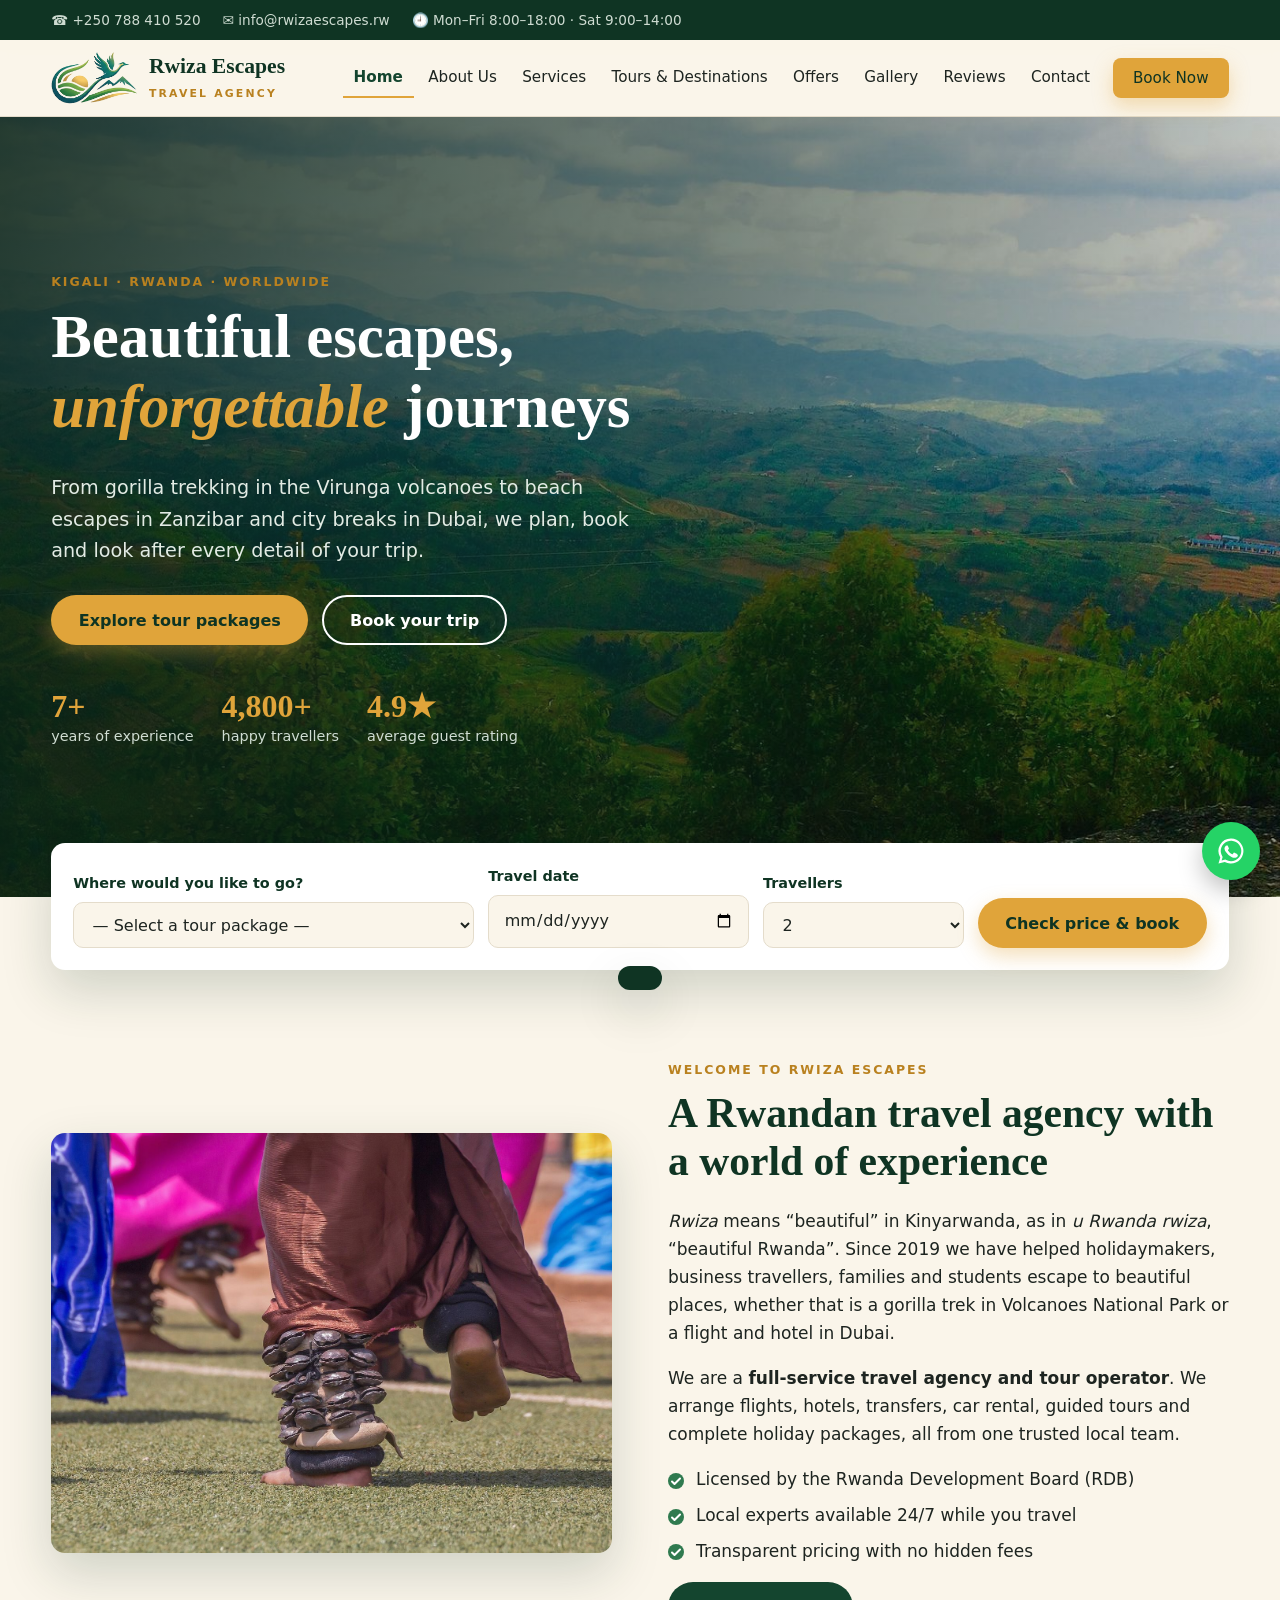
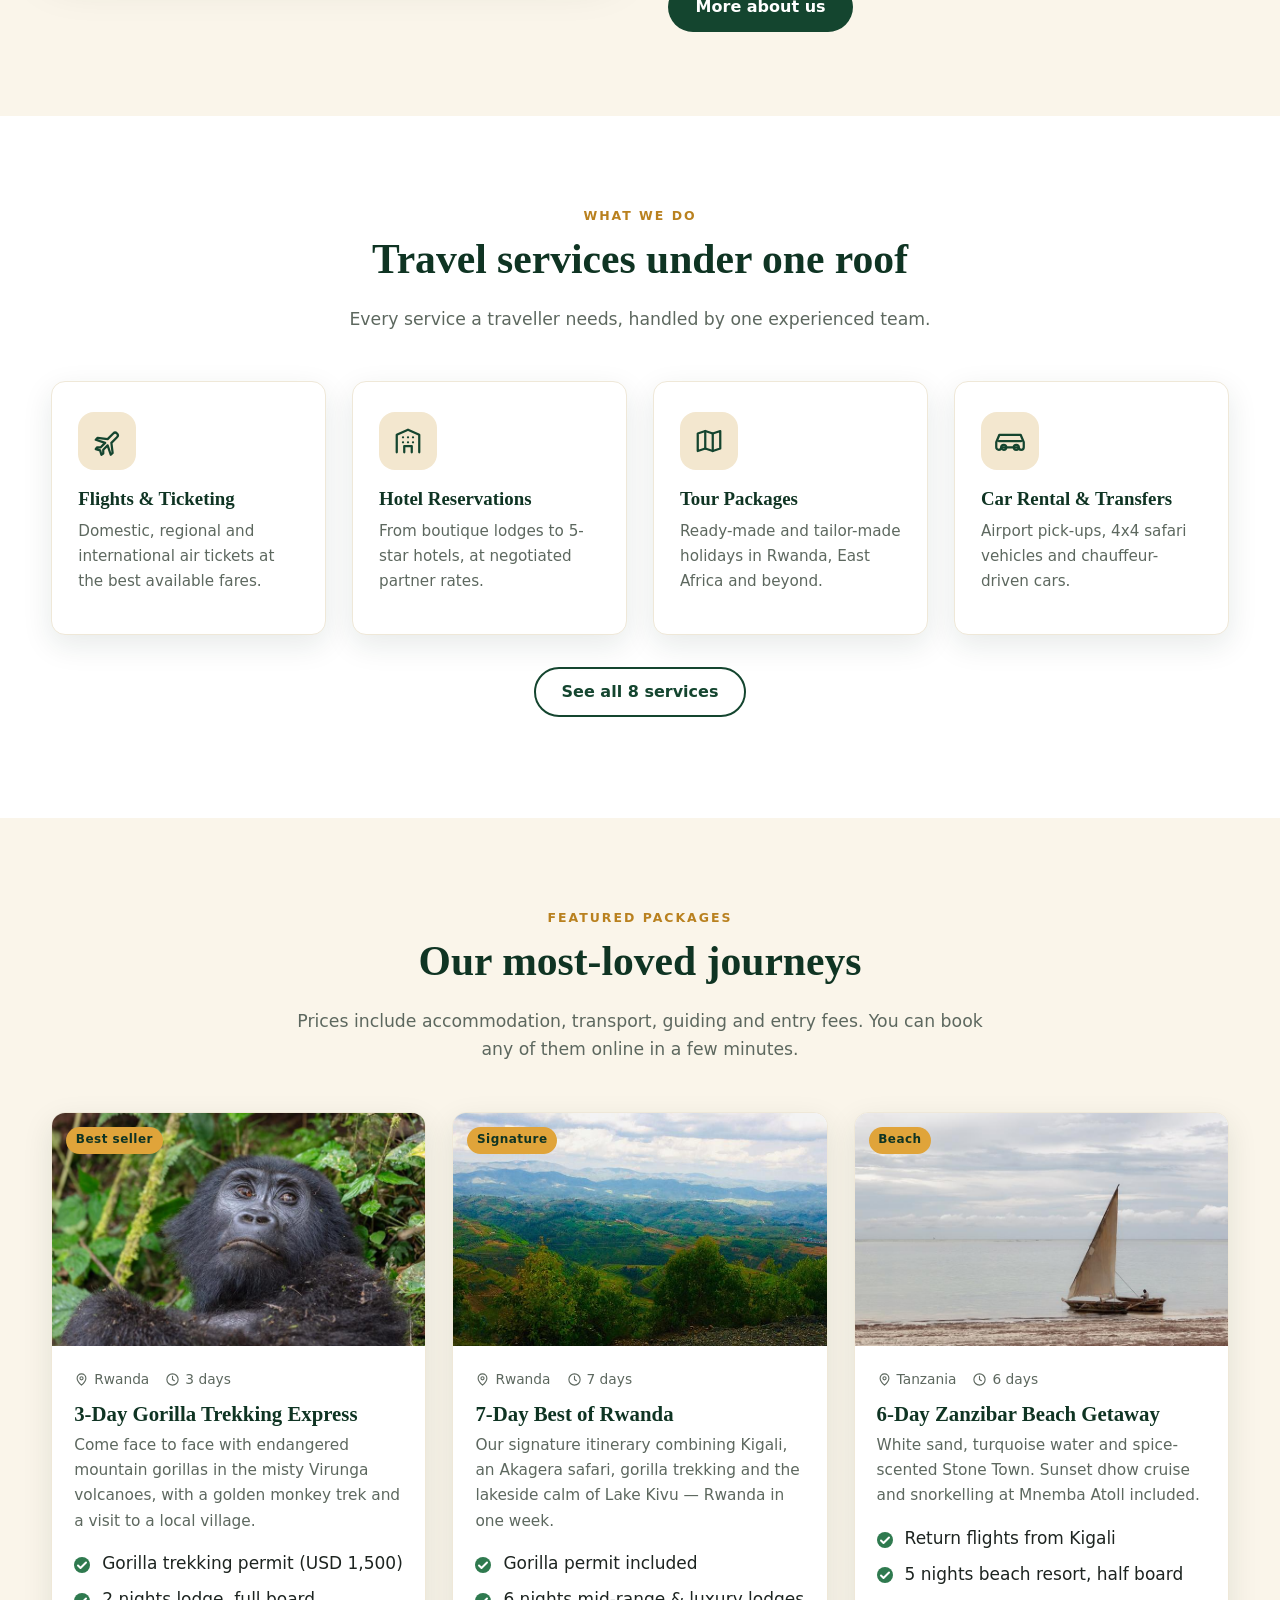
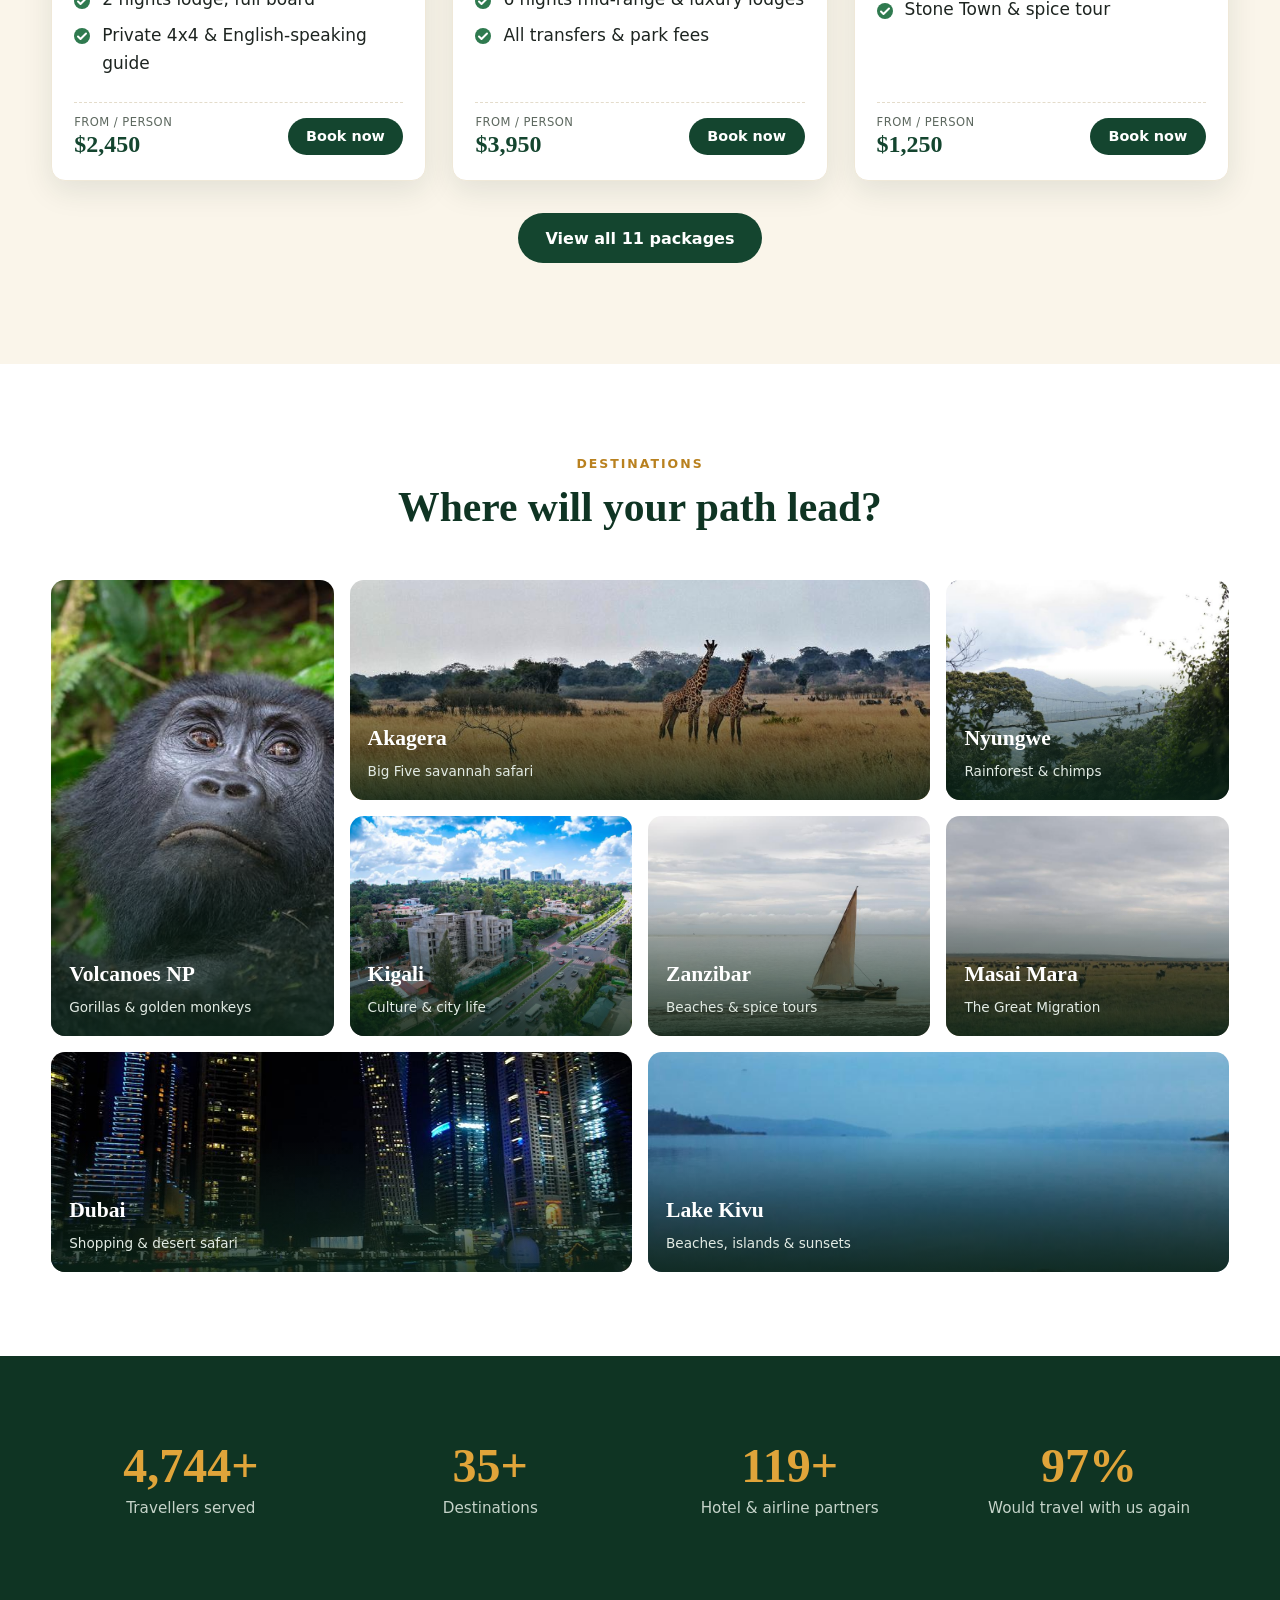
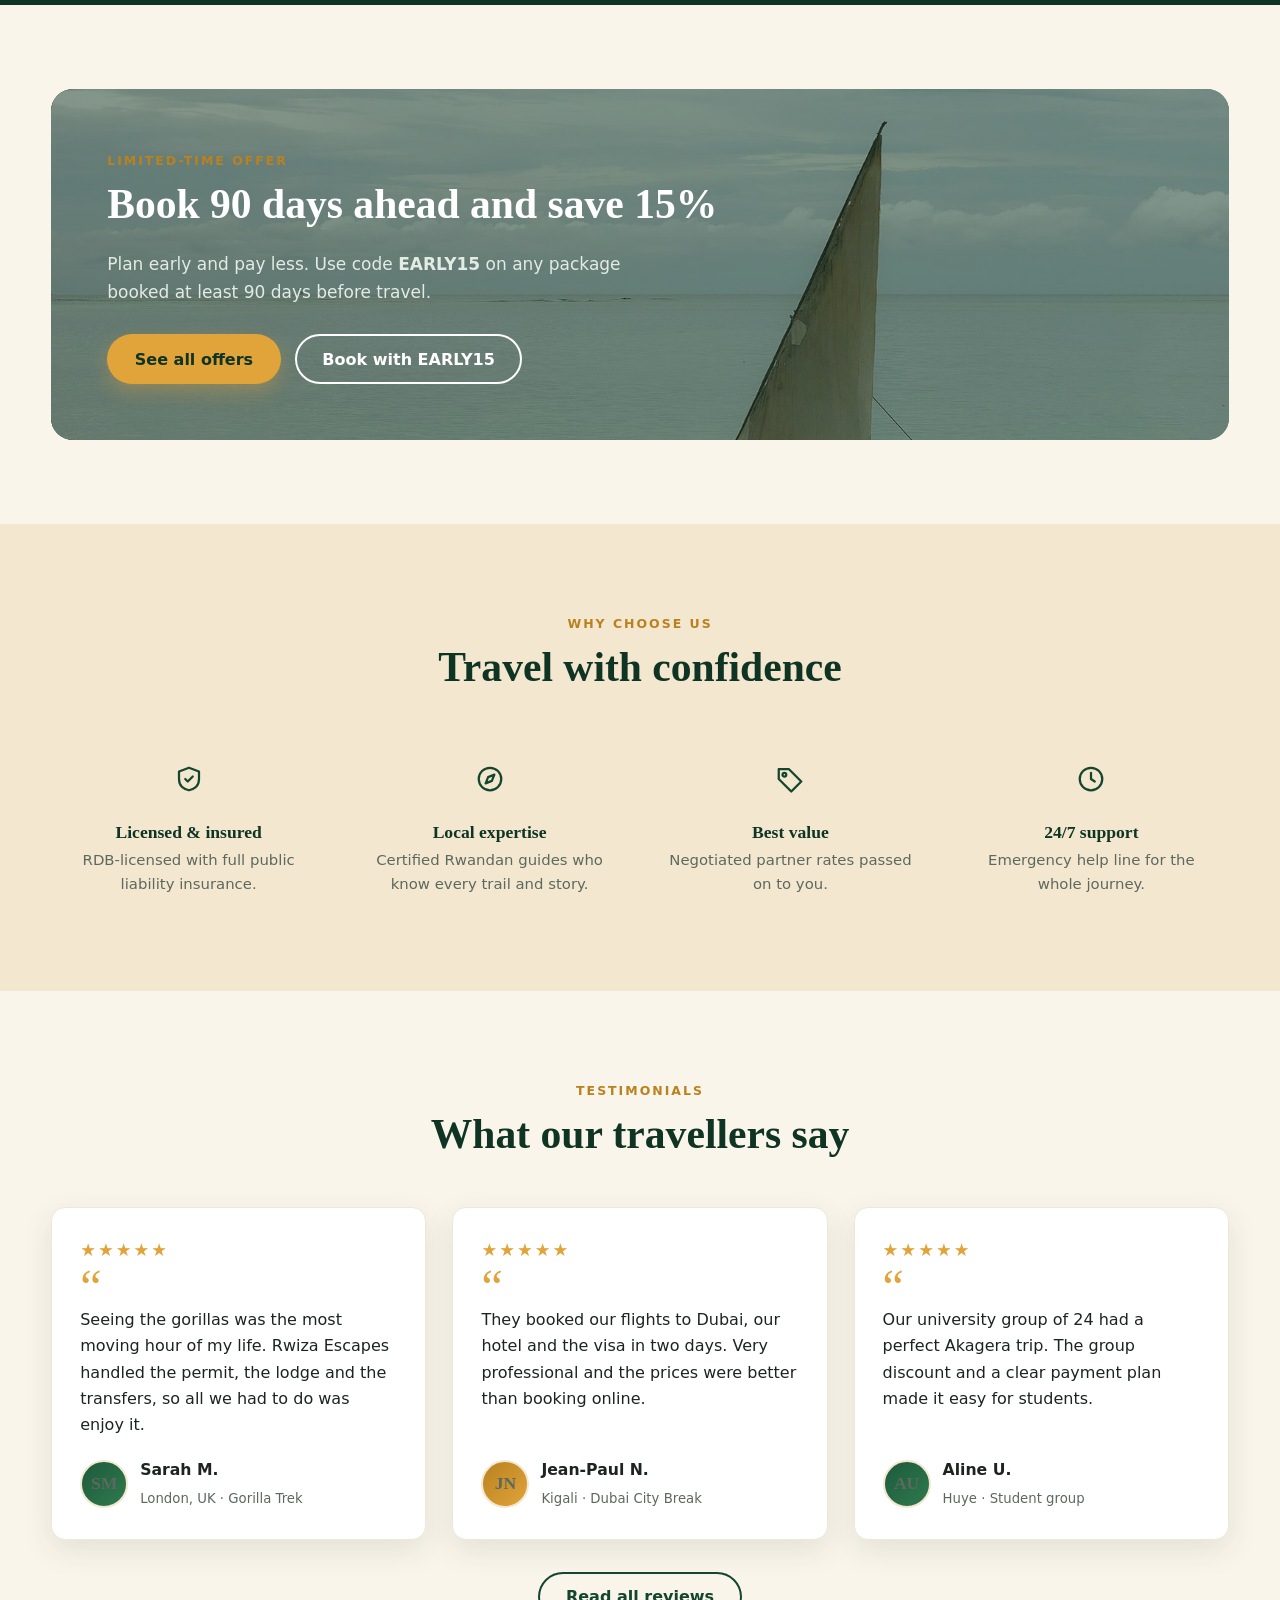
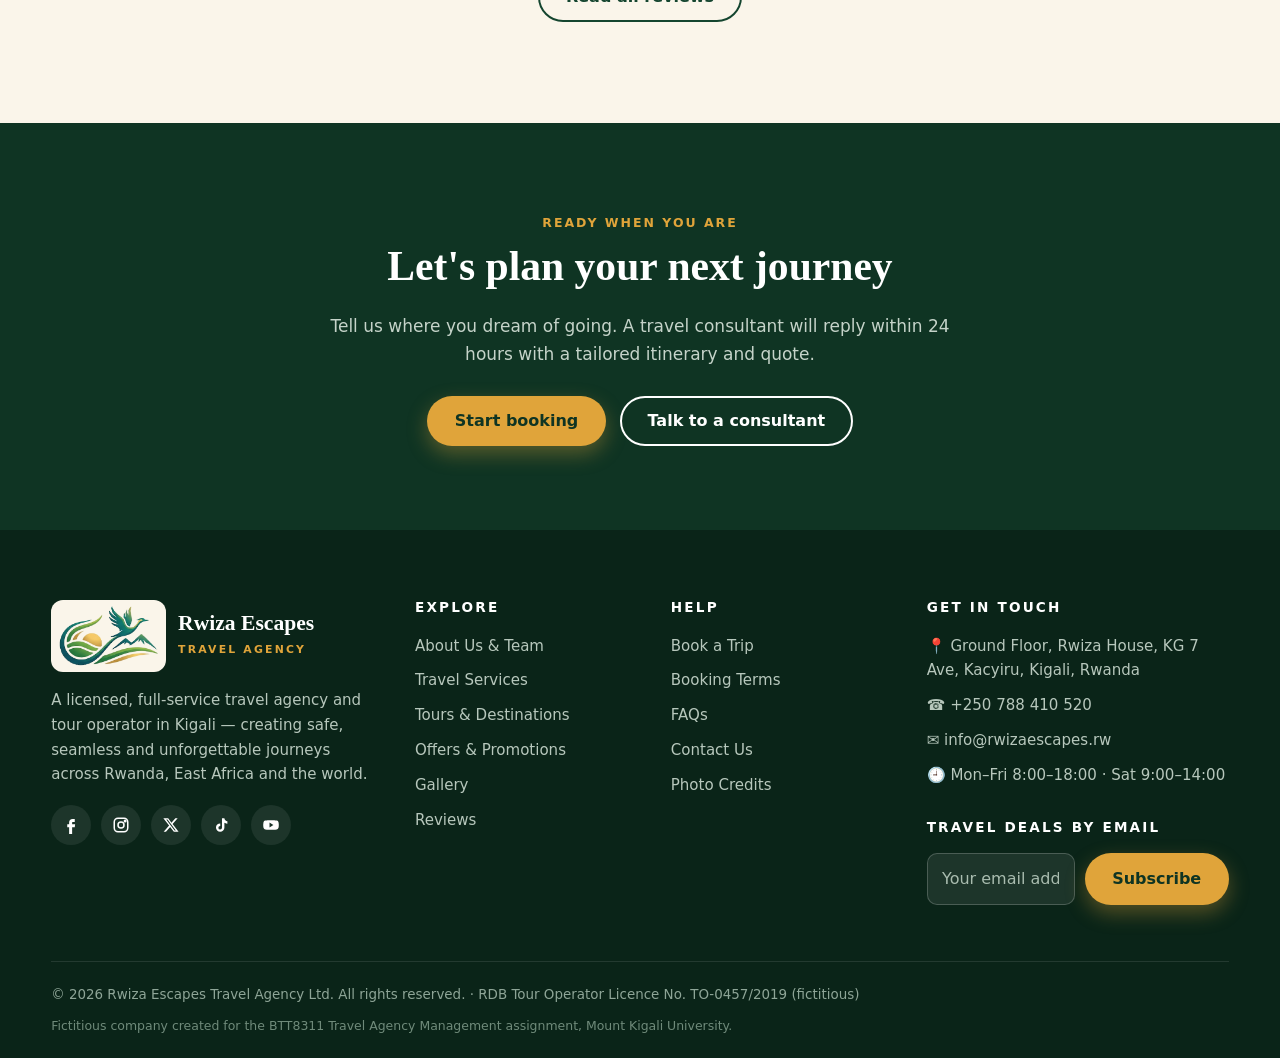
==== commit 93eab8ab: "12 files" ====
--- a/index.html
+++ b/index.html
@@ -8,13 +8,13 @@
 <meta name="theme-color" content="#14452f">
 <meta property="og:title" content="Rwiza Escapes Travel Agency — Rwanda & Worldwide Travel">
 <meta property="og:description" content="Rwiza Escapes is a Kigali-based travel agency and tour operator offering gorilla trekking, safaris, flights, hotels, car rental and holiday packages across Rwanda, East Africa and worldwide.">
-<meta property="og:image" content="assets/logo-full.png">
-<link rel="icon" href="assets/favicon.png" type="image/png">
-<link rel="apple-touch-icon" href="assets/favicon.png">
+<meta property="og:image" content="logo-full.png">
+<link rel="icon" href="favicon.png" type="image/png">
+<link rel="apple-touch-icon" href="favicon.png">
 <link rel="preconnect" href="https://fonts.googleapis.com">
 <link rel="preconnect" href="https://fonts.gstatic.com" crossorigin>
 <link href="https://fonts.googleapis.com/css2?family=DM+Sans:opsz,wght@9..40,400;9..40,500;9..40,600;9..40,700&family=Fraunces:ital,opsz,wght@0,9..144,500;0,9..144,600;0,9..144,700;1,9..144,500&display=swap" rel="stylesheet">
-<link rel="stylesheet" href="css/style.css?v=20261112144903">
+<link rel="stylesheet" href="style.css?v=20261112154715">
 </head>
 <body>
 <a class="skip" href="#main">Skip to content</a>
@@ -31,7 +31,7 @@
 <header class="header">
   <div class="container">
     <a class="brand" href="index.html" aria-label="Rwiza Escapes home">
-      <img src="assets/logo-emblem.png" alt="" width="84" height="51">
+      <img src="logo-emblem.png" alt="" width="84" height="51">
       <span><span class="brand__name">Rwiza Escapes</span><span class="brand__tag">Travel Agency</span></span>
     </a>
     <button class="nav-toggle" aria-controls="site-nav" aria-expanded="false" aria-label="Open menu">
@@ -44,7 +44,7 @@
 </header>
 <main id="main">
 <section class="hero">
-  <div class="hero__bg" style="background-image:url('assets/img/hero-hills.jpg')"></div>
+  <div class="hero__bg" style="background-image:url('hero-hills.jpg')"></div>
   <div class="container">
     <span class="eyebrow">Kigali · Rwanda · Worldwide</span>
     <h1>Beautiful escapes, <em>unforgettable</em> journeys</h1>
@@ -99,7 +99,7 @@
 
 <section class="section">
   <div class="container split">
-    <div class="split__img reveal"><img src="assets/img/intore.jpg" alt="Traditional Intore dancer performing in Rwanda" loading="lazy"></div>
+    <div class="split__img reveal"><img src="intore.jpg" alt="Traditional Intore dancer performing in Rwanda" loading="lazy"></div>
     <div class="reveal">
       <span class="eyebrow">Welcome to Rwiza Escapes</span>
       <h2>A Rwandan travel agency with a world of experience</h2>
@@ -141,7 +141,7 @@
     </div>
     <div class="grid grid--3">
 <article class="card reveal" data-region="rwanda" id="gorilla-3d">
-  <div class="card__img"><img src="assets/img/bwindi-sm.jpg" alt="3-Day Gorilla Trekking Express" loading="lazy"><span class="card__tag">Best seller</span></div>
+  <div class="card__img"><img src="bwindi-sm.jpg" alt="3-Day Gorilla Trekking Express" loading="lazy"><span class="card__tag">Best seller</span></div>
   <div class="card__body">
     <div class="card__meta"><span><svg width="15" height="15" viewBox="0 0 24 24" fill="none" stroke="currentColor" stroke-width="1.8" stroke-linecap="round" stroke-linejoin="round" aria-hidden="true"><path d="M12 21s-7-6-7-11a7 7 0 0 1 14 0c0 5-7 11-7 11Z"/><circle cx="12" cy="10" r="2.5"/></svg> Rwanda</span><span><svg width="15" height="15" viewBox="0 0 24 24" fill="none" stroke="currentColor" stroke-width="1.8" stroke-linecap="round" stroke-linejoin="round" aria-hidden="true"><circle cx="12" cy="12" r="9"/><path d="M12 7v5l3 2"/></svg> 3 days</span></div>
     <h3>3-Day Gorilla Trekking Express</h3>
@@ -154,7 +154,7 @@
   </div>
 </article>
 <article class="card reveal" data-region="rwanda" id="best-rwanda-7d">
-  <div class="card__img"><img src="assets/img/hero-hills-sm.jpg" alt="7-Day Best of Rwanda" loading="lazy"><span class="card__tag">Signature</span></div>
+  <div class="card__img"><img src="hero-hills-sm.jpg" alt="7-Day Best of Rwanda" loading="lazy"><span class="card__tag">Signature</span></div>
   <div class="card__body">
     <div class="card__meta"><span><svg width="15" height="15" viewBox="0 0 24 24" fill="none" stroke="currentColor" stroke-width="1.8" stroke-linecap="round" stroke-linejoin="round" aria-hidden="true"><path d="M12 21s-7-6-7-11a7 7 0 0 1 14 0c0 5-7 11-7 11Z"/><circle cx="12" cy="10" r="2.5"/></svg> Rwanda</span><span><svg width="15" height="15" viewBox="0 0 24 24" fill="none" stroke="currentColor" stroke-width="1.8" stroke-linecap="round" stroke-linejoin="round" aria-hidden="true"><circle cx="12" cy="12" r="9"/><path d="M12 7v5l3 2"/></svg> 7 days</span></div>
     <h3>7-Day Best of Rwanda</h3>
@@ -167,7 +167,7 @@
   </div>
 </article>
 <article class="card reveal" data-region="international" id="zanzibar-6d">
-  <div class="card__img"><img src="assets/img/zanzibar-sm.jpg" alt="6-Day Zanzibar Beach Getaway" loading="lazy"><span class="card__tag">Beach</span></div>
+  <div class="card__img"><img src="zanzibar-sm.jpg" alt="6-Day Zanzibar Beach Getaway" loading="lazy"><span class="card__tag">Beach</span></div>
   <div class="card__body">
     <div class="card__meta"><span><svg width="15" height="15" viewBox="0 0 24 24" fill="none" stroke="currentColor" stroke-width="1.8" stroke-linecap="round" stroke-linejoin="round" aria-hidden="true"><path d="M12 21s-7-6-7-11a7 7 0 0 1 14 0c0 5-7 11-7 11Z"/><circle cx="12" cy="10" r="2.5"/></svg> Tanzania</span><span><svg width="15" height="15" viewBox="0 0 24 24" fill="none" stroke="currentColor" stroke-width="1.8" stroke-linecap="round" stroke-linejoin="round" aria-hidden="true"><circle cx="12" cy="12" r="9"/><path d="M12 7v5l3 2"/></svg> 6 days</span></div>
     <h3>6-Day Zanzibar Beach Getaway</h3>
@@ -191,14 +191,14 @@
       <h2>Where will your path lead?</h2>
     </div>
     <div class="mosaic reveal">
-      <a class="tall" href="packages.html#gorilla-3d"><img src="assets/img/bwindi-sm.jpg" alt="Mountain gorilla" loading="lazy"><div><strong>Volcanoes NP</strong><span>Gorillas &amp; golden monkeys</span></div></a>
-      <a class="wide" href="packages.html#akagera-3d"><img src="assets/img/akagera-sm.jpg" alt="Giraffes in Akagera National Park" loading="lazy"><div><strong>Akagera</strong><span>Big Five savannah safari</span></div></a>
-      <a href="packages.html#nyungwe-kivu-5d"><img src="assets/img/nyungwe-sm.jpg" alt="Nyungwe canopy walkway" loading="lazy"><div><strong>Nyungwe</strong><span>Rainforest &amp; chimps</span></div></a>
-      <a href="packages.html#kigali-2d"><img src="assets/img/kigali-sm.jpg" alt="Kigali city" loading="lazy"><div><strong>Kigali</strong><span>Culture &amp; city life</span></div></a>
-      <a href="packages.html#zanzibar-6d"><img src="assets/img/zanzibar-sm.jpg" alt="Dhow boat on Zanzibar beach" loading="lazy"><div><strong>Zanzibar</strong><span>Beaches &amp; spice tours</span></div></a>
-      <a href="packages.html#mara-6d"><img src="assets/img/masai-mara-sm.jpg" alt="Wildebeest in the Masai Mara" loading="lazy"><div><strong>Masai Mara</strong><span>The Great Migration</span></div></a>
-      <a class="wide" href="packages.html#dubai-5d"><img src="assets/img/dubai-sm.jpg" alt="Dubai Marina at night" loading="lazy"><div><strong>Dubai</strong><span>Shopping &amp; desert safari</span></div></a>
-      <a class="wide" href="packages.html#nyungwe-kivu-5d"><img src="assets/img/lake-kivu-sm.jpg" alt="Lake Kivu at dawn" loading="lazy"><div><strong>Lake Kivu</strong><span>Beaches, islands &amp; sunsets</span></div></a>
+      <a class="tall" href="packages.html#gorilla-3d"><img src="bwindi-sm.jpg" alt="Mountain gorilla" loading="lazy"><div><strong>Volcanoes NP</strong><span>Gorillas &amp; golden monkeys</span></div></a>
+      <a class="wide" href="packages.html#akagera-3d"><img src="akagera-sm.jpg" alt="Giraffes in Akagera National Park" loading="lazy"><div><strong>Akagera</strong><span>Big Five savannah safari</span></div></a>
+      <a href="packages.html#nyungwe-kivu-5d"><img src="nyungwe-sm.jpg" alt="Nyungwe canopy walkway" loading="lazy"><div><strong>Nyungwe</strong><span>Rainforest &amp; chimps</span></div></a>
+      <a href="packages.html#kigali-2d"><img src="kigali-sm.jpg" alt="Kigali city" loading="lazy"><div><strong>Kigali</strong><span>Culture &amp; city life</span></div></a>
+      <a href="packages.html#zanzibar-6d"><img src="zanzibar-sm.jpg" alt="Dhow boat on Zanzibar beach" loading="lazy"><div><strong>Zanzibar</strong><span>Beaches &amp; spice tours</span></div></a>
+      <a href="packages.html#mara-6d"><img src="masai-mara-sm.jpg" alt="Wildebeest in the Masai Mara" loading="lazy"><div><strong>Masai Mara</strong><span>The Great Migration</span></div></a>
+      <a class="wide" href="packages.html#dubai-5d"><img src="dubai-sm.jpg" alt="Dubai Marina at night" loading="lazy"><div><strong>Dubai</strong><span>Shopping &amp; desert safari</span></div></a>
+      <a class="wide" href="packages.html#nyungwe-kivu-5d"><img src="lake-kivu-sm.jpg" alt="Lake Kivu at dawn" loading="lazy"><div><strong>Lake Kivu</strong><span>Beaches, islands &amp; sunsets</span></div></a>
     </div>
   </div>
 </section>
@@ -217,7 +217,7 @@
 <section class="section">
   <div class="container">
     <div class="promo-band reveal">
-      <div class="hero__bg" style="background-image:url('assets/img/zanzibar.jpg')"></div>
+      <div class="hero__bg" style="background-image:url('zanzibar.jpg')"></div>
       <span class="eyebrow">Limited-time offer</span>
       <h2>Book 90 days ahead and save 15%</h2>
       <p>Plan early and pay less. Use code <strong>EARLY15</strong> on any package booked at least 90 days before travel.</p>
@@ -276,7 +276,7 @@
   <div class="container">
     <div class="footer__grid">
       <div>
-        <a class="brand" href="index.html"><img src="assets/logo-emblem.png" alt="" width="84" height="51"><span><span class="brand__name">Rwiza Escapes</span><span class="brand__tag">Travel Agency</span></span></a>
+        <a class="brand" href="index.html"><img src="logo-emblem.png" alt="" width="84" height="51"><span><span class="brand__name">Rwiza Escapes</span><span class="brand__tag">Travel Agency</span></span></a>
         <p>A licensed, full-service travel agency and tour operator in Kigali — creating safe, seamless and unforgettable journeys across Rwanda, East Africa and the world.</p>
         <div class="social"><a href="https://facebook.com/" target="_blank" rel="noopener" aria-label="Facebook"><svg viewBox="0 0 24 24" fill="currentColor" aria-hidden="true"><path d="M14 8h3V4h-3c-2.8 0-4.5 1.8-4.5 4.6V11H7v4h2.5v9h4v-9H17l.5-4h-4V8.8c0-.5.3-.8.5-.8Z"/></svg></a><a href="https://instagram.com/rwizaescapes" target="_blank" rel="noopener" aria-label="Instagram"><svg viewBox="0 0 24 24" fill="none" stroke="currentColor" stroke-width="2" aria-hidden="true"><rect x="3" y="3" width="18" height="18" rx="5"/><circle cx="12" cy="12" r="4"/><circle cx="17.5" cy="6.5" r="1" fill="currentColor"/></svg></a><a href="https://x.com/" target="_blank" rel="noopener" aria-label="X (Twitter)"><svg viewBox="0 0 24 24" fill="currentColor" aria-hidden="true"><path d="M17.8 3h3.1l-6.8 7.8 8 10.2h-6.3l-4.9-6.4L5.3 21H2.2l7.3-8.3L1.8 3h6.4l4.4 5.9L17.8 3Zm-1.1 16.2h1.7L7.4 4.7H5.6l11.1 14.5Z"/></svg></a><a href="https://tiktok.com/" target="_blank" rel="noopener" aria-label="TikTok"><svg viewBox="0 0 24 24" fill="currentColor" aria-hidden="true"><path d="M16.5 3c.4 2.3 1.8 3.8 4 4v3.2c-1.5.1-2.9-.4-4-1.1v6.4A5.6 5.6 0 1 1 11 9.9v3.3a2.4 2.4 0 1 0 2.3 2.4V3h3.2Z"/></svg></a><a href="https://youtube.com/" target="_blank" rel="noopener" aria-label="YouTube"><svg viewBox="0 0 24 24" fill="currentColor" aria-hidden="true"><path d="M22 8.2a3 3 0 0 0-2.1-2.1C18 5.6 12 5.6 12 5.6s-6 0-7.9.5A3 3 0 0 0 2 8.2 31 31 0 0 0 1.6 12 31 31 0 0 0 2 15.8a3 3 0 0 0 2.1 2.1c1.9.5 7.9.5 7.9.5s6 0 7.9-.5a3 3 0 0 0 2.1-2.1c.3-1.3.4-2.5.4-3.8s-.1-2.5-.4-3.8ZM10 15.2V8.8l5.2 3.2-5.2 3.2Z"/></svg></a></div>
       </div>
@@ -331,7 +331,7 @@
 <a class="float-wa" href="https://wa.me/250788410520?text=Hello%20Rwiza%20Escapes%2C%20I%27d%20like%20to%20plan%20a%20trip" target="_blank" rel="noopener" aria-label="Chat on WhatsApp"><svg viewBox="0 0 24 24" fill="currentColor" aria-hidden="true"><path d="M12 2a10 10 0 0 0-8.6 15.1L2 22l5-1.3A10 10 0 1 0 12 2Zm0 18.2a8.2 8.2 0 0 1-4.2-1.2l-.3-.2-3 .8.8-2.9-.2-.3A8.2 8.2 0 1 1 12 20.2Zm4.5-6.1c-.2-.1-1.5-.7-1.7-.8-.2-.1-.4-.1-.6.1l-.8 1c-.1.2-.3.2-.5.1a6.7 6.7 0 0 1-3.3-2.9c-.3-.4.3-.4.7-1.4.1-.2 0-.3 0-.4l-.8-1.8c-.2-.5-.4-.4-.6-.4h-.5a1 1 0 0 0-.7.3 3 3 0 0 0-.9 2.2 5.2 5.2 0 0 0 1.1 2.7 11.8 11.8 0 0 0 4.5 4c1.7.7 2.3.8 3.2.6.5-.1 1.5-.6 1.7-1.2.2-.6.2-1.1.2-1.2-.1-.1-.3-.2-.5-.3Z"/></svg></a>
 <button class="to-top" aria-label="Back to top">↑</button>
 <div class="toast" role="status" aria-live="polite"></div>
-<script src="js/data.js?v=20261112144903"></script>
-<script src="js/main.js?v=20261112144903"></script>
+<script src="data.js?v=20261112154715"></script>
+<script src="main.js?v=20261112154715"></script>
 </body>
 </html>
--- a/style.css
+++ b/style.css
@@ -0,0 +1,471 @@
+/* =========================================================
+   Rwiza Escapes Travel Agency — main stylesheet
+   ========================================================= */
+:root {
+  --green-900: #0f3423;
+  --green-800: #14452f;
+  --green-700: #1d5a3b;
+  --green-500: #2f7a4f;
+  --gold: #e0a43a;
+  --gold-dark: #b9811f;
+  --cream: #faf5ea;
+  --sand: #f3e7cf;
+  --ink: #1d2420;
+  --muted: #5d685f;
+  --line: #e4dccb;
+  --white: #ffffff;
+  --danger: #b3261e;
+  --radius: 14px;
+  --shadow: 0 10px 30px rgba(15, 52, 35, .10);
+  --shadow-lg: 0 20px 50px rgba(15, 52, 35, .18);
+  --font-display: "Fraunces", Georgia, serif;
+  --font-body: "DM Sans", system-ui, -apple-system, "Segoe UI", sans-serif;
+  --max: none;
+}
+
+*, *::before, *::after { box-sizing: border-box; }
+html { scroll-behavior: smooth; }
+body {
+  margin: 0;
+  font-family: var(--font-body);
+  font-size: 17px;
+  line-height: 1.65;
+  color: var(--ink);
+  background: var(--cream);
+  -webkit-font-smoothing: antialiased;
+}
+img { max-width: 100%; display: block; }
+a { color: var(--green-700); }
+h1, h2, h3, h4 { font-family: var(--font-display); line-height: 1.15; color: var(--green-900); margin: 0 0 .5em; font-weight: 600; }
+h1 { font-size: clamp(2.2rem, 5vw, 3.8rem); }
+h2 { font-size: clamp(1.8rem, 3.4vw, 2.6rem); }
+h3 { font-size: 1.3rem; }
+p { margin: 0 0 1em; }
+
+.container { width: 100%; max-width: var(--max); margin: 0 auto; padding: 0 clamp(20px, 4vw, 64px); }
+.section { padding: 84px 0; }
+.section--tight { padding: 56px 0; }
+.section--white { background: var(--white); }
+.section--sand { background: var(--sand); }
+.section--dark { background: var(--green-900); color: #e9efe9; }
+.section--dark h2, .section--dark h3 { color: var(--white); }
+
+.eyebrow {
+  display: inline-block; font-size: .78rem; letter-spacing: .16em; text-transform: uppercase;
+  font-weight: 700; color: var(--gold-dark); margin-bottom: .6rem;
+}
+.section--dark .eyebrow { color: var(--gold); }
+.section-head { max-width: 720px; margin: 0 auto 48px; text-align: center; }
+.section-head p { color: var(--muted); font-size: 1.08rem; }
+.section--dark .section-head p { color: #c5d3c9; }
+
+/* ---------- Buttons ---------- */
+.btn {
+  display: inline-flex; align-items: center; justify-content: center; gap: .5em;
+  padding: .85em 1.6em; border-radius: 999px; border: 2px solid transparent;
+  font: 600 1rem var(--font-body); text-decoration: none; cursor: pointer;
+  transition: transform .15s ease, background .2s ease, color .2s ease, box-shadow .2s ease;
+}
+.btn:hover { transform: translateY(-2px); }
+.btn--gold { background: var(--gold); color: var(--green-900); box-shadow: 0 8px 20px rgba(224,164,58,.35); }
+.btn--gold:hover { background: #ebb352; }
+.btn--green { background: var(--green-800); color: var(--white); }
+.btn--green:hover { background: var(--green-700); }
+.btn--outline { border-color: currentColor; color: var(--white); background: transparent; }
+.btn--outline-dark { border-color: var(--green-800); color: var(--green-800); background: transparent; }
+.btn--outline-dark:hover { background: var(--green-800); color: var(--white); }
+.btn--block { width: 100%; }
+
+/* ---------- Top bar & header ---------- */
+.topbar { background: var(--green-900); color: #cfdcd2; font-size: .85rem; }
+.topbar .container { display: flex; justify-content: space-between; align-items: center; gap: 12px; min-height: 40px; flex-wrap: wrap; }
+.topbar a { color: #cfdcd2; text-decoration: none; }
+.topbar a:hover { color: var(--gold); }
+.topbar__info { display: flex; gap: 22px; flex-wrap: wrap; }
+.topbar__social { display: flex; gap: 12px; }
+
+.header { position: sticky; top: 0; z-index: 50; background: rgba(250, 245, 234, .96); backdrop-filter: blur(8px); border-bottom: 1px solid var(--line); }
+.header .container { display: flex; align-items: center; justify-content: space-between; min-height: 76px; gap: 16px; }
+.brand { display: flex; align-items: center; gap: 12px; text-decoration: none; color: var(--green-900); }
+.brand img { width: auto; height: 52px; }
+.footer .brand img { background: var(--cream); border-radius: 12px; padding: 6px 8px; height: 60px; box-sizing: content-box; }
+.brand__name { font-family: var(--font-display); font-size: 1.35rem; font-weight: 700; line-height: 1; }
+.brand__tag { display: block; font-family: var(--font-body); font-size: .68rem; letter-spacing: .2em; text-transform: uppercase; color: var(--gold-dark); margin-top: 4px; font-weight: 700; }
+
+.nav ul { list-style: none; display: flex; gap: 4px; margin: 0; padding: 0; align-items: center; }
+.nav a { display: block; padding: .5em .7em; border-radius: 8px; text-decoration: none; color: var(--ink); font-weight: 500; font-size: .95rem; }
+.nav a:hover { color: var(--green-700); background: var(--sand); }
+.nav a[aria-current="page"] { color: var(--green-800); font-weight: 700; box-shadow: inset 0 -2px 0 var(--gold); border-radius: 0; }
+.nav .btn { padding: .6em 1.2em; margin-left: 8px; color: var(--green-900); }
+.nav .btn:hover { background: #ebb352; color: var(--green-900); }
+
+.nav-toggle { display: none; background: none; border: 0; padding: 8px; cursor: pointer; color: var(--green-900); }
+.nav-toggle svg { width: 30px; height: 30px; }
+
+@media (max-width: 1080px) {
+  .nav-toggle { display: block; }
+  .nav { position: absolute; top: 100%; left: 0; right: 0; background: var(--cream); border-bottom: 1px solid var(--line);
+         box-shadow: var(--shadow-lg); max-height: 0; overflow: hidden; transition: max-height .3s ease; }
+  .nav.is-open { max-height: 80vh; overflow-y: auto; }
+  .nav ul { flex-direction: column; align-items: stretch; padding: 12px 20px 20px; gap: 0; }
+  .nav a { padding: .8em .4em; border-bottom: 1px solid var(--line); border-radius: 0; }
+  .nav a[aria-current="page"] { box-shadow: inset 4px 0 0 var(--gold); padding-left: .9em; }
+  .nav .btn { margin: 14px 0 0; border-radius: 999px; }
+}
+@media (max-width: 640px) {
+  .topbar__info span.hide-sm { display: none; }
+  .topbar__social { display: none; }
+}
+
+/* ---------- Hero ---------- */
+.hero { position: relative; min-height: min(88vh, 780px); display: flex; align-items: center; color: var(--white); overflow: hidden; }
+.hero__bg { position: absolute; inset: 0; background-size: cover; background-position: center; transform: scale(1.04); }
+.hero::after { content: ""; position: absolute; inset: 0; background: linear-gradient(100deg, rgba(10,36,24,.88) 0%, rgba(10,36,24,.55) 50%, rgba(10,36,24,.15) 100%); }
+.hero .container { position: relative; z-index: 1; padding-top: 60px; padding-bottom: 60px; }
+.hero h1 { color: var(--white); max-width: 760px; }
+.hero h1 em { font-style: italic; color: var(--gold); }
+.hero p.lead { font-size: 1.2rem; max-width: 600px; color: #e2ebe4; }
+.hero__actions { display: flex; gap: 14px; flex-wrap: wrap; margin-top: 28px; }
+.hero__badges { display: flex; gap: 28px; flex-wrap: wrap; margin-top: 44px; font-size: .9rem; color: #cfdcd2; }
+.hero__badges strong { display: block; font-family: var(--font-display); font-size: 2rem; color: var(--gold); line-height: 1.1; }
+
+.page-hero { position: relative; padding: 120px 0 80px; color: var(--white); overflow: hidden; }
+.page-hero .hero__bg { transform: none; }
+.page-hero::after { content: ""; position: absolute; inset: 0; background: linear-gradient(90deg, rgba(10,36,24,.88), rgba(10,36,24,.45)); }
+.page-hero .container { position: relative; z-index: 1; }
+.page-hero h1 { color: var(--white); margin-bottom: .3em; }
+.page-hero p { max-width: 640px; color: #e2ebe4; font-size: 1.12rem; margin: 0; }
+.breadcrumb { font-size: .85rem; color: #cfdcd2; margin-bottom: 14px; }
+.breadcrumb a { color: var(--gold); text-decoration: none; }
+
+/* ---------- Quick search bar ---------- */
+.quick { position: relative; z-index: 2; margin-top: -54px; }
+.quick form { background: var(--white); border-radius: var(--radius); box-shadow: var(--shadow-lg); padding: 22px; display: grid; grid-template-columns: 2fr 1.3fr 1fr auto; gap: 14px; align-items: end; }
+@media (max-width: 860px) { .quick form { grid-template-columns: 1fr 1fr; } .quick form .btn { grid-column: 1 / -1; } }
+@media (max-width: 520px) { .quick form { grid-template-columns: 1fr; } }
+
+/* ---------- Grid helpers ---------- */
+.grid { display: grid; gap: 26px; }
+.grid--2 { grid-template-columns: repeat(2, 1fr); }
+.grid--3 { grid-template-columns: repeat(3, 1fr); }
+.grid--4 { grid-template-columns: repeat(4, 1fr); }
+@media (max-width: 960px) { .grid--3, .grid--4 { grid-template-columns: repeat(2, 1fr); } }
+@media (max-width: 640px) { .grid--2, .grid--3, .grid--4 { grid-template-columns: 1fr; } }
+
+.split { display: grid; grid-template-columns: 1fr 1fr; gap: 56px; align-items: center; }
+.split--wide { grid-template-columns: 1.15fr .85fr; }
+@media (max-width: 900px) { .split, .split--wide { grid-template-columns: 1fr; gap: 32px; } }
+.split__img { border-radius: var(--radius); overflow: hidden; box-shadow: var(--shadow-lg); aspect-ratio: 4/3; }
+.split__img img { width: 100%; height: 100%; object-fit: cover; }
+
+/* ---------- Cards ---------- */
+.card { background: var(--white); border-radius: var(--radius); box-shadow: var(--shadow); overflow: hidden; display: flex; flex-direction: column; transition: transform .2s ease, box-shadow .2s ease; border: 1px solid #efe8d8; }
+.card:hover { transform: translateY(-4px); box-shadow: var(--shadow-lg); }
+.card__img { position: relative; aspect-ratio: 16/10; overflow: hidden; }
+.card__img img { width: 100%; height: 100%; object-fit: cover; transition: transform .5s ease; }
+.card:hover .card__img img { transform: scale(1.06); }
+.card__tag { position: absolute; top: 14px; left: 14px; background: var(--gold); color: var(--green-900); font-size: .75rem; font-weight: 700; padding: .3em .8em; border-radius: 999px; letter-spacing: .04em; }
+.card__tag--green { background: var(--green-800); color: var(--white); }
+.card__body { padding: 22px 22px 24px; display: flex; flex-direction: column; flex: 1; }
+.card__body h3 { margin-bottom: .35em; }
+.card__meta { display: flex; gap: 16px; flex-wrap: wrap; font-size: .86rem; color: var(--muted); margin-bottom: .8em; }
+.card__meta span { display: inline-flex; align-items: center; gap: 5px; }
+.card__body p { color: var(--muted); font-size: .96rem; }
+.card__foot { margin-top: auto; display: flex; align-items: center; justify-content: space-between; gap: 12px; padding-top: 14px; border-top: 1px dashed var(--line); }
+.price { font-family: var(--font-display); font-size: 1.5rem; color: var(--green-800); font-weight: 700; line-height: 1; }
+.price small { display: block; font-family: var(--font-body); font-size: .72rem; color: var(--muted); font-weight: 500; letter-spacing: .04em; margin-bottom: 4px; }
+.price s { font-size: 1rem; color: var(--muted); font-weight: 400; margin-right: 6px; }
+.card__foot .btn { padding: .6em 1.15em; font-size: .9rem; }
+
+ul.ticks { list-style: none; padding: 0; margin: 0 0 1em; }
+ul.ticks li { position: relative; padding-left: 28px; margin-bottom: .45em; }
+ul.ticks li::before { content: ""; position: absolute; left: 0; top: .45em; width: 16px; height: 16px; border-radius: 50%; background: var(--green-500) url("data:image/svg+xml,%3Csvg xmlns='http://www.w3.org/2000/svg' viewBox='0 0 16 16'%3E%3Cpath d='M4 8.5l2.5 2.5L12 5.5' fill='none' stroke='white' stroke-width='2' stroke-linecap='round' stroke-linejoin='round'/%3E%3C/svg%3E") center/100% no-repeat; }
+
+/* ---------- Service tiles ---------- */
+.service { background: var(--white); border-radius: var(--radius); padding: 30px 26px; box-shadow: var(--shadow); border: 1px solid #efe8d8; transition: transform .2s ease, box-shadow .2s ease; }
+.service:hover { transform: translateY(-4px); box-shadow: var(--shadow-lg); }
+.service__icon { width: 58px; height: 58px; border-radius: 16px; background: var(--sand); color: var(--green-800); display: grid; place-items: center; margin-bottom: 18px; }
+.service__icon svg { width: 30px; height: 30px; }
+.service h3 { font-size: 1.18rem; }
+.service p { color: var(--muted); font-size: .95rem; margin-bottom: .6em; }
+.service ul.ticks { font-size: .9rem; color: var(--ink); }
+.service--big { display: grid; grid-template-columns: 220px 1fr; gap: 0; padding: 0; overflow: hidden; }
+.service--big .service__media { background-size: cover; background-position: center; min-height: 100%; }
+.service--big .service__content { padding: 28px 28px 22px; }
+@media (max-width: 640px) { .service--big { grid-template-columns: 1fr; } .service--big .service__media { min-height: 180px; } }
+
+/* ---------- Stats strip ---------- */
+.stats { display: grid; grid-template-columns: repeat(4, 1fr); gap: 20px; text-align: center; }
+.stats strong { display: block; font-family: var(--font-display); font-size: clamp(2rem, 4vw, 3rem); color: var(--gold); line-height: 1.1; }
+.stats span { color: #c5d3c9; font-size: .95rem; }
+@media (max-width: 700px) { .stats { grid-template-columns: repeat(2, 1fr); row-gap: 32px; } }
+
+/* ---------- Destinations mosaic ---------- */
+.mosaic { display: grid; grid-template-columns: repeat(4, 1fr); grid-auto-rows: 220px; gap: 16px; }
+.mosaic a { position: relative; border-radius: var(--radius); overflow: hidden; color: var(--white); text-decoration: none; }
+.mosaic a img { width: 100%; height: 100%; object-fit: cover; transition: transform .5s ease; }
+.mosaic a:hover img { transform: scale(1.07); }
+.mosaic a::after { content: ""; position: absolute; inset: 0; background: linear-gradient(to top, rgba(10,36,24,.85), transparent 60%); }
+.mosaic a div { position: absolute; left: 18px; bottom: 16px; right: 18px; z-index: 1; }
+.mosaic a strong { display: block; font-family: var(--font-display); font-size: 1.35rem; }
+.mosaic a span { font-size: .85rem; color: #e2ebe4; }
+.mosaic .tall { grid-row: span 2; }
+.mosaic .wide { grid-column: span 2; }
+@media (max-width: 900px) { .mosaic { grid-template-columns: repeat(2, 1fr); grid-auto-rows: 190px; } }
+@media (max-width: 520px) { .mosaic { grid-template-columns: 1fr; } .mosaic .tall { grid-row: auto; } .mosaic .wide { grid-column: auto; } }
+
+/* ---------- Offer banner & offer cards ---------- */
+.promo-band { position: relative; border-radius: 22px; overflow: hidden; color: var(--white); padding: 56px; background: var(--green-800); }
+.promo-band .hero__bg { opacity: .5; transform: none; }
+.promo-band::before { content: ""; position: absolute; inset: 0; background: linear-gradient(90deg, rgba(15,52,35,.92), rgba(15,52,35,.35)); z-index: 0; }
+.promo-band > * { position: relative; z-index: 1; }
+.promo-band > .hero__bg { position: absolute; z-index: 0; }
+.promo-band h2 { color: var(--white); }
+.promo-band p { color: #e2ebe4; max-width: 560px; }
+@media (max-width: 640px) { .promo-band { padding: 36px 24px; } }
+
+.offer { position: relative; background: var(--white); border-radius: var(--radius); box-shadow: var(--shadow); overflow: hidden; border: 1px solid #efe8d8; display: flex; flex-direction: column; }
+.offer__ribbon { position: absolute; top: 18px; right: -42px; transform: rotate(45deg); background: var(--danger); color: var(--white); font-weight: 700; font-size: .8rem; padding: 6px 48px; letter-spacing: .05em; }
+.offer__img { aspect-ratio: 16/9; overflow: hidden; }
+.offer__img img { width: 100%; height: 100%; object-fit: cover; }
+.offer__body { padding: 24px; display: flex; flex-direction: column; flex: 1; }
+.offer__body p { color: var(--muted); font-size: .96rem; }
+.code { display: inline-flex; align-items: center; gap: 10px; border: 2px dashed var(--gold); background: #fff8ea; border-radius: 10px; padding: .45em .9em; font-family: ui-monospace, Menlo, Consolas, monospace; font-weight: 700; color: var(--green-900); letter-spacing: .08em; }
+.code button { border: 0; background: var(--green-800); color: var(--white); border-radius: 6px; font: 600 .75rem var(--font-body); padding: .35em .7em; cursor: pointer; letter-spacing: 0; }
+.offer__valid { font-size: .83rem; color: var(--muted); margin-top: 12px; }
+.offer__foot { margin-top: auto; padding-top: 16px; display: flex; flex-wrap: wrap; gap: 12px; align-items: center; justify-content: space-between; }
+
+.countdown { display: flex; gap: 12px; margin: 20px 0 26px; flex-wrap: wrap; }
+.countdown div { background: rgba(255,255,255,.12); border: 1px solid rgba(255,255,255,.25); border-radius: 12px; padding: 10px 14px; min-width: 74px; text-align: center; }
+.countdown strong { display: block; font-family: var(--font-display); font-size: 1.8rem; color: var(--gold); line-height: 1.1; }
+.countdown span { font-size: .75rem; text-transform: uppercase; letter-spacing: .12em; color: #cfdcd2; }
+
+/* ---------- Team ---------- */
+.member { background: var(--white); border-radius: var(--radius); box-shadow: var(--shadow); padding: 30px 24px; text-align: center; border: 1px solid #efe8d8; }
+.avatar { width: 108px; height: 108px; border-radius: 50%; margin: 0 auto 16px; display: grid; place-items: center; font-family: var(--font-display); font-size: 2.2rem; font-weight: 700; color: var(--white); background: linear-gradient(135deg, var(--green-700), var(--green-500)); border: 4px solid var(--sand); box-shadow: 0 0 0 2px var(--gold); object-fit: cover; }
+.avatar--gold { background: linear-gradient(135deg, var(--gold-dark), var(--gold)); }
+.member h3 { margin-bottom: .15em; font-size: 1.2rem; }
+.member .role { color: var(--gold-dark); font-weight: 700; font-size: .82rem; letter-spacing: .08em; text-transform: uppercase; margin-bottom: .8em; }
+.member p { color: var(--muted); font-size: .93rem; }
+.member__social { display: flex; justify-content: center; gap: 10px; }
+
+/* ---------- Values / mission ---------- */
+.mv { background: var(--white); border-radius: var(--radius); padding: 34px; box-shadow: var(--shadow); border-top: 5px solid var(--gold); }
+.mv--green { border-top-color: var(--green-500); }
+.mv h3 { display: flex; align-items: center; gap: 10px; }
+.value { text-align: center; padding: 10px; }
+.value .service__icon { margin: 0 auto 14px; }
+.value h4 { font-size: 1.1rem; margin-bottom: .3em; }
+.value p { color: var(--muted); font-size: .93rem; margin: 0; }
+
+/* ---------- Steps (process) ---------- */
+.steps { counter-reset: s; display: grid; grid-template-columns: repeat(7, 1fr); gap: 14px; }
+@media (max-width: 1100px) { .steps { grid-template-columns: repeat(4, 1fr); } }
+@media (max-width: 640px) { .steps { grid-template-columns: repeat(2, 1fr); } }
+.step { position: relative; background: rgba(255,255,255,.06); border: 1px solid rgba(255,255,255,.14); border-radius: var(--radius); padding: 26px 18px 20px; }
+.step::before { counter-increment: s; content: counter(s, decimal-leading-zero); font-family: var(--font-display); font-size: 2rem; color: var(--gold); display: block; line-height: 1; margin-bottom: 10px; }
+.step h4 { color: var(--white); font-size: 1.05rem; margin-bottom: .3em; }
+.step p { color: #c5d3c9; font-size: .88rem; margin: 0; }
+
+/* ---------- Testimonials ---------- */
+.review { background: var(--white); border-radius: var(--radius); padding: 28px; box-shadow: var(--shadow); border: 1px solid #efe8d8; display: flex; flex-direction: column; }
+.stars { color: var(--gold); letter-spacing: 2px; font-size: 1.1rem; margin-bottom: 10px; }
+.review blockquote { margin: 0 0 18px; font-size: 1rem; color: var(--ink); }
+.review blockquote::before { content: "\201C"; font-family: var(--font-display); font-size: 3rem; color: var(--gold); line-height: 0; display: block; height: 20px; margin-top: 12px; }
+.reviewer { display: flex; gap: 12px; align-items: center; margin-top: auto; }
+.reviewer .avatar { width: 48px; height: 48px; font-size: 1.1rem; margin: 0; border-width: 2px; box-shadow: none; }
+.reviewer strong { display: block; font-size: .98rem; }
+.reviewer span { color: var(--muted); font-size: .83rem; }
+.rating-summary { display: grid; grid-template-columns: auto 1fr; gap: 40px; align-items: center; background: var(--white); padding: 34px; border-radius: var(--radius); box-shadow: var(--shadow); }
+.rating-summary .big { font-family: var(--font-display); font-size: 4rem; color: var(--green-800); line-height: 1; text-align: center; }
+.bars { display: grid; gap: 8px; }
+.bar { display: grid; grid-template-columns: 52px 1fr 44px; gap: 10px; align-items: center; font-size: .9rem; color: var(--muted); }
+.bar div { height: 10px; background: var(--sand); border-radius: 99px; overflow: hidden; }
+.bar div span { display: block; height: 100%; background: var(--gold); border-radius: 99px; }
+@media (max-width: 640px) { .rating-summary { grid-template-columns: 1fr; gap: 20px; } }
+
+/* ---------- Filters & Gallery ---------- */
+.filters { display: flex; flex-wrap: wrap; gap: 10px; justify-content: center; margin-bottom: 34px; }
+.filters button { border: 1.5px solid var(--line); background: var(--white); color: var(--ink); font: 600 .92rem var(--font-body); padding: .55em 1.2em; border-radius: 999px; cursor: pointer; transition: all .2s; }
+.filters button:hover { border-color: var(--green-500); }
+.filters button.is-active { background: var(--green-800); border-color: var(--green-800); color: var(--white); }
+
+.gallery { columns: 3 300px; column-gap: 16px; }
+.gallery figure { break-inside: avoid; margin: 0 0 16px; position: relative; border-radius: 12px; overflow: hidden; cursor: zoom-in; background: var(--sand); }
+.gallery figure img { width: 100%; transition: transform .4s ease; }
+.gallery figure:hover img { transform: scale(1.04); }
+.gallery figcaption { position: absolute; left: 0; right: 0; bottom: 0; padding: 30px 14px 12px; color: var(--white); font-size: .9rem; font-weight: 500; background: linear-gradient(to top, rgba(10,36,24,.85), transparent); opacity: 0; transition: opacity .25s; }
+.gallery figure:hover figcaption, .gallery figure:focus-within figcaption { opacity: 1; }
+@media (hover: none) { .gallery figcaption { opacity: 1; } }
+.gallery figure.is-hidden { display: none; }
+
+.lightbox { position: fixed; inset: 0; z-index: 100; background: rgba(8, 20, 14, .94); display: none; align-items: center; justify-content: center; padding: 20px; }
+.lightbox.is-open { display: flex; }
+.lightbox img { max-height: 82vh; max-width: 92vw; border-radius: 10px; box-shadow: 0 20px 60px rgba(0,0,0,.5); }
+.lightbox p { color: #e2ebe4; text-align: center; margin-top: 14px; }
+.lightbox figure { margin: 0; }
+.lightbox button { position: absolute; background: rgba(255,255,255,.12); color: var(--white); border: 0; width: 50px; height: 50px; border-radius: 50%; font-size: 1.6rem; cursor: pointer; display: grid; place-items: center; }
+.lightbox button:hover { background: var(--gold); color: var(--green-900); }
+.lightbox .lb-close { top: 18px; right: 18px; }
+.lightbox .lb-prev { left: 18px; top: 50%; transform: translateY(-50%); }
+.lightbox .lb-next { right: 18px; top: 50%; transform: translateY(-50%); }
+
+/* ---------- Forms ---------- */
+.form-card { background: var(--white); border-radius: var(--radius); box-shadow: var(--shadow); padding: 34px; border: 1px solid #efe8d8; }
+@media (max-width: 520px) { .form-card { padding: 22px 18px; } }
+.form-card fieldset { border: 0; padding: 0; margin: 0 0 28px; }
+.form-card legend { font-family: var(--font-display); font-size: 1.25rem; color: var(--green-900); font-weight: 600; margin-bottom: 14px; padding: 0; display: flex; align-items: center; gap: 10px; }
+.form-card legend span { width: 30px; height: 30px; border-radius: 50%; background: var(--gold); color: var(--green-900); display: inline-grid; place-items: center; font-family: var(--font-body); font-size: .9rem; font-weight: 700; }
+.fields { display: grid; grid-template-columns: repeat(2, 1fr); gap: 16px 18px; }
+.fields--3 { grid-template-columns: repeat(3, 1fr); }
+.fields .full { grid-column: 1 / -1; }
+@media (max-width: 640px) { .fields, .fields--3 { grid-template-columns: 1fr; } }
+label { display: block; font-weight: 600; font-size: .9rem; margin-bottom: 6px; color: var(--green-900); }
+label .req { color: var(--danger); }
+input, select, textarea {
+  width: 100%; font: inherit; font-size: 1rem; color: var(--ink); background: var(--cream);
+  border: 1.5px solid var(--line); border-radius: 10px; padding: .72em .9em; transition: border-color .2s, box-shadow .2s, background .2s;
+}
+textarea { min-height: 120px; resize: vertical; }
+input:focus, select:focus, textarea:focus { outline: none; border-color: var(--green-500); background: var(--white); box-shadow: 0 0 0 4px rgba(47, 122, 79, .15); }
+input.is-invalid, select.is-invalid, textarea.is-invalid { border-color: var(--danger); background: #fff6f5; }
+.error-msg { color: var(--danger); font-size: .82rem; margin-top: 4px; display: none; }
+.is-invalid + .error-msg { display: block; }
+.hint { font-size: .82rem; color: var(--muted); margin-top: 4px; }
+.checks { display: grid; grid-template-columns: repeat(2, 1fr); gap: 10px; }
+@media (max-width: 640px) { .checks { grid-template-columns: 1fr; } }
+.check { display: flex; gap: 10px; align-items: flex-start; font-weight: 500; font-size: .95rem; color: var(--ink); background: var(--cream); border: 1.5px solid var(--line); border-radius: 10px; padding: .7em .9em; cursor: pointer; margin: 0; }
+.check input { width: 18px; height: 18px; margin-top: 3px; accent-color: var(--green-700); flex-shrink: 0; }
+.check small { display: block; color: var(--muted); font-weight: 400; }
+.check:has(input:checked) { border-color: var(--green-500); background: #eef6f0; }
+.radio-cards { display: grid; grid-template-columns: repeat(3, 1fr); gap: 12px; }
+@media (max-width: 640px) { .radio-cards { grid-template-columns: 1fr; } }
+.radio-cards .check { flex-direction: column; gap: 2px; position: relative; }
+.radio-cards .check:has(input:focus-visible), .check:has(input:focus-visible) { outline: 3px solid rgba(47,122,79,.35); outline-offset: 2px; }
+.check:has(.is-invalid) { border-color: var(--danger); background: #fff6f5; }
+.check:has(.is-invalid) + .error-msg { display: block; }
+.radio-cards .check input { position: absolute; opacity: 0; }
+.radio-cards .check strong { font-size: 1rem; }
+.hidden-field { position: absolute; left: -9999px; }
+
+.promo-row { display: flex; gap: 10px; }
+.promo-row input { text-transform: uppercase; }
+.promo-row .btn { padding: .6em 1.2em; white-space: nowrap; }
+.promo-msg { font-size: .85rem; margin-top: 6px; min-height: 1.2em; }
+.promo-msg.ok { color: var(--green-500); font-weight: 600; }
+.promo-msg.bad { color: var(--danger); }
+
+/* booking layout */
+.booking-layout { display: grid; grid-template-columns: 1fr 370px; gap: 30px; align-items: start; }
+@media (max-width: 980px) { .booking-layout { grid-template-columns: 1fr; } }
+.summary { position: sticky; top: 100px; background: var(--green-900); color: #e2ebe4; border-radius: var(--radius); padding: 28px; box-shadow: var(--shadow-lg); }
+.summary h3 { color: var(--white); }
+.summary__pkg { display: flex; gap: 12px; align-items: center; padding-bottom: 16px; border-bottom: 1px solid rgba(255,255,255,.15); margin-bottom: 14px; }
+.summary__pkg img { width: 72px; height: 56px; object-fit: cover; border-radius: 8px; }
+.summary__pkg strong { color: var(--white); display: block; line-height: 1.3; }
+.summary__pkg span { font-size: .82rem; color: #a9bcaf; }
+.summary dl { margin: 0; display: grid; grid-template-columns: 1fr auto; gap: 8px 12px; font-size: .93rem; }
+.summary dt { color: #c5d3c9; }
+.summary dd { margin: 0; text-align: right; color: var(--white); font-weight: 600; }
+.summary dd.discount { color: #8fd6a6; }
+.summary .total { margin-top: 16px; padding-top: 16px; border-top: 1px solid rgba(255,255,255,.2); display: flex; justify-content: space-between; align-items: baseline; }
+.summary .total strong { font-family: var(--font-display); font-size: 2rem; color: var(--gold); }
+.summary .deposit { background: rgba(224,164,58,.14); border: 1px solid rgba(224,164,58,.4); border-radius: 10px; padding: 12px 14px; margin-top: 14px; font-size: .9rem; }
+.summary .deposit strong { color: var(--gold); }
+.summary .note { font-size: .78rem; color: #a9bcaf; margin: 14px 0 0; }
+
+.policy { background: var(--white); border-radius: var(--radius); padding: 26px; border-left: 5px solid var(--gold); box-shadow: var(--shadow); }
+.policy h3 { font-size: 1.15rem; }
+.policy ul { padding-left: 1.1em; margin: 0; color: var(--muted); font-size: .94rem; }
+.policy li { margin-bottom: .35em; }
+table.simple { width: 100%; border-collapse: collapse; font-size: .93rem; }
+table.simple th, table.simple td { text-align: left; padding: 10px 12px; border-bottom: 1px solid var(--line); }
+table.simple th { background: var(--sand); color: var(--green-900); }
+
+/* ---------- Contact ---------- */
+.contact-item { display: flex; gap: 16px; align-items: flex-start; margin-bottom: 22px; }
+.contact-item .service__icon { width: 50px; height: 50px; flex-shrink: 0; margin: 0; }
+.contact-item strong { display: block; color: var(--green-900); }
+.contact-item a, .contact-item span { color: var(--muted); text-decoration: none; }
+.contact-item a:hover { color: var(--green-700); }
+.map { border: 0; width: 100%; height: 380px; border-radius: var(--radius); box-shadow: var(--shadow); display: block; }
+.hours { width: 100%; border-collapse: collapse; font-size: .93rem; }
+.hours td { padding: 6px 0; border-bottom: 1px dashed var(--line); }
+.hours td:last-child { text-align: right; font-weight: 600; }
+
+details.faq { background: var(--white); border-radius: 12px; border: 1px solid #efe8d8; margin-bottom: 12px; box-shadow: 0 4px 14px rgba(15,52,35,.05); }
+details.faq summary { cursor: pointer; padding: 18px 22px; font-weight: 600; color: var(--green-900); list-style: none; display: flex; justify-content: space-between; gap: 12px; }
+details.faq summary::-webkit-details-marker { display: none; }
+details.faq summary::after { content: "+"; font-size: 1.4rem; color: var(--gold-dark); line-height: 1; }
+details.faq[open] summary::after { content: "–"; }
+details.faq p { padding: 0 22px 18px; margin: 0; color: var(--muted); }
+
+/* ---------- Partners strip ---------- */
+.partners { display: flex; flex-wrap: wrap; justify-content: center; gap: 14px 34px; align-items: center; }
+.partners span { font-family: var(--font-display); font-size: 1.15rem; color: var(--muted); font-weight: 600; opacity: .85; }
+
+/* ---------- CTA band ---------- */
+.cta { text-align: center; }
+.cta h2 { color: var(--white); }
+.cta p { color: #c5d3c9; max-width: 620px; margin: 0 auto 26px; }
+.cta .hero__actions { justify-content: center; }
+
+/* ---------- Newsletter ---------- */
+.newsletter { display: flex; gap: 10px; max-width: 460px; }
+.newsletter input { background: rgba(255,255,255,.08); border-color: rgba(255,255,255,.2); color: var(--white); }
+.newsletter input::placeholder { color: #a9bcaf; }
+.newsletter input:focus { background: rgba(255,255,255,.12); }
+@media (max-width: 420px) { .newsletter { flex-direction: column; } }
+
+/* ---------- Footer ---------- */
+.footer { background: #0a2418; color: #b7c7bc; padding: 70px 0 0; font-size: .94rem; }
+.footer h4 { color: var(--white); font-family: var(--font-body); font-size: .85rem; letter-spacing: .16em; text-transform: uppercase; margin-bottom: 18px; }
+.footer a { color: #b7c7bc; text-decoration: none; }
+.footer a:hover { color: var(--gold); }
+.footer__grid { display: grid; grid-template-columns: 1.5fr 1fr 1fr 1.4fr; gap: 40px; }
+@media (max-width: 900px) { .footer__grid { grid-template-columns: 1fr 1fr; } }
+@media (max-width: 560px) { .footer__grid { grid-template-columns: 1fr; } }
+.footer ul { list-style: none; margin: 0; padding: 0; }
+.footer li { margin-bottom: 10px; }
+.footer .brand { color: var(--white); margin-bottom: 16px; }
+.footer .brand__tag { color: var(--gold); }
+.social { display: flex; gap: 10px; margin-top: 18px; }
+.social a { width: 40px; height: 40px; border-radius: 50%; display: grid; place-items: center; background: rgba(255,255,255,.08); color: var(--white); transition: background .2s, color .2s, transform .2s; }
+.social a:hover { background: var(--gold); color: var(--green-900); transform: translateY(-3px); }
+.social svg { width: 18px; height: 18px; }
+.member__social a { background: var(--sand); color: var(--green-800); width: 36px; height: 36px; }
+.footer__bottom { margin-top: 56px; padding: 22px 0; border-top: 1px solid rgba(255,255,255,.1); display: flex; flex-wrap: wrap; gap: 10px; justify-content: space-between; font-size: .84rem; color: #8ea597; }
+.footer__bottom p { margin: 0; }
+
+/* ---------- Floating WhatsApp & back-to-top ---------- */
+.float-wa { position: fixed; right: 20px; bottom: 20px; z-index: 60; width: 58px; height: 58px; border-radius: 50%; background: #25d366; color: var(--white); display: grid; place-items: center; box-shadow: 0 10px 25px rgba(0,0,0,.25); transition: transform .2s; }
+.float-wa:hover { transform: scale(1.08); }
+.float-wa svg { width: 30px; height: 30px; }
+.to-top { position: fixed; right: 26px; bottom: 90px; z-index: 60; width: 44px; height: 44px; border-radius: 50%; border: 0; background: var(--green-800); color: var(--white); cursor: pointer; opacity: 0; pointer-events: none; transition: opacity .3s; font-size: 1.2rem; }
+.to-top.is-visible { opacity: 1; pointer-events: auto; }
+
+/* ---------- Toast ---------- */
+.toast { position: fixed; left: 50%; bottom: 30px; transform: translate(-50%, 120px); background: var(--green-900); color: var(--white); padding: 12px 22px; border-radius: 999px; box-shadow: var(--shadow-lg); z-index: 120; transition: transform .3s ease; font-weight: 500; }
+.toast.is-visible { transform: translate(-50%, 0); }
+
+/* ---------- Reveal animation ---------- */
+.reveal { opacity: 0; transform: translateY(24px); transition: opacity .7s ease, transform .7s ease; }
+.reveal.is-visible { opacity: 1; transform: none; }
+@media (prefers-reduced-motion: reduce) { .reveal { opacity: 1; transform: none; transition: none; } html { scroll-behavior: auto; } }
+
+/* ---------- Thank-you ---------- */
+.thanks { max-width: 680px; margin: 0 auto; text-align: center; }
+.thanks__icon { width: 90px; height: 90px; border-radius: 50%; background: var(--green-500); color: var(--white); display: grid; place-items: center; margin: 0 auto 22px; box-shadow: 0 0 0 10px rgba(47,122,79,.15); }
+.thanks__icon svg { width: 46px; height: 46px; }
+.ref { display: inline-block; font-family: ui-monospace, Menlo, Consolas, monospace; font-size: 1.4rem; font-weight: 700; background: var(--white); border: 2px dashed var(--gold); padding: .4em 1em; border-radius: 10px; color: var(--green-900); letter-spacing: .06em; margin: 8px 0 20px; }
+
+.text-center { text-align: center; }
+.mt-0 { margin-top: 0; } .mt-2 { margin-top: 2rem; } .mt-3 { margin-top: 3rem; }
+.mb-0 { margin-bottom: 0; }
+.muted { color: var(--muted); }
+.disclaimer { font-size: .78rem; color: #6f8a7a; }
+.visually-hidden { position: absolute !important; width: 1px; height: 1px; overflow: hidden; clip: rect(0 0 0 0); white-space: nowrap; }
+.skip { position: absolute; left: -999px; top: 8px; background: var(--gold); color: var(--green-900); padding: 8px 14px; border-radius: 8px; z-index: 200; }
+.skip:focus { left: 8px; }
+
+.section--sand.cta p { color: var(--muted); }
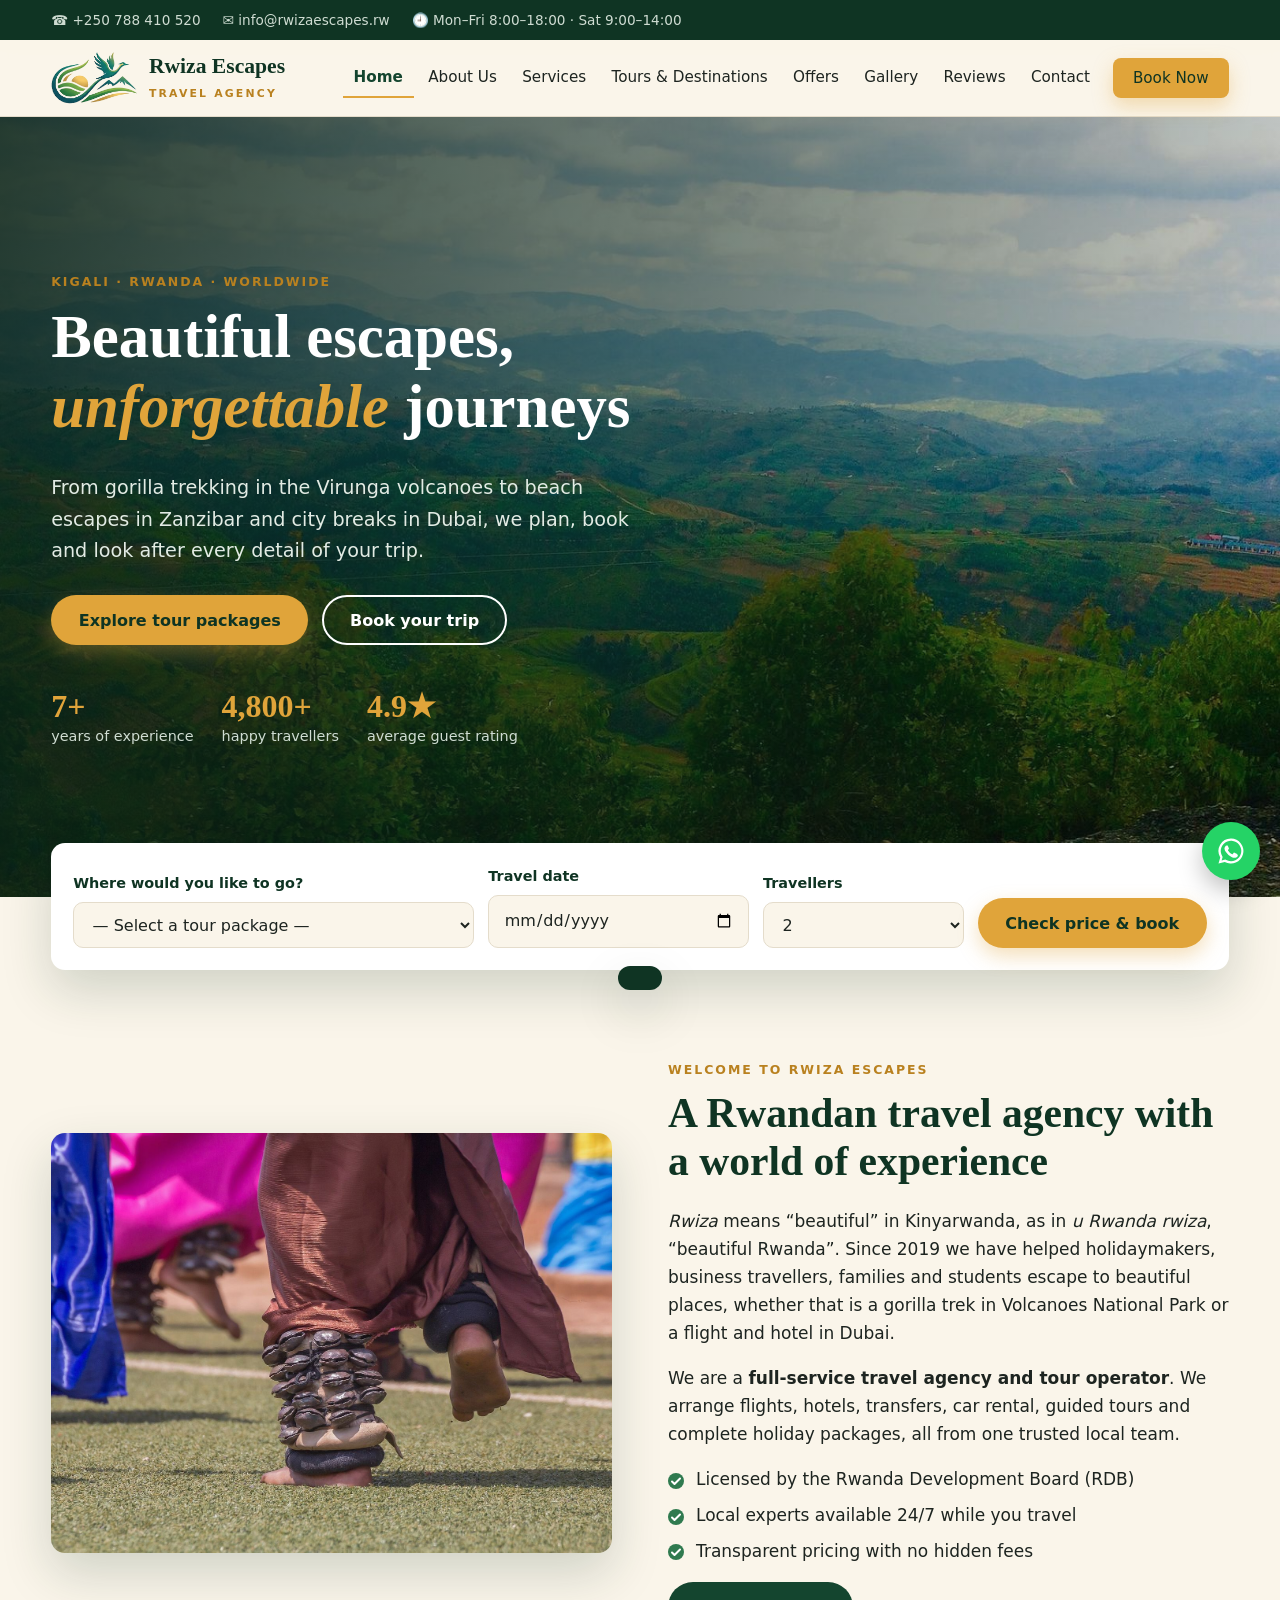
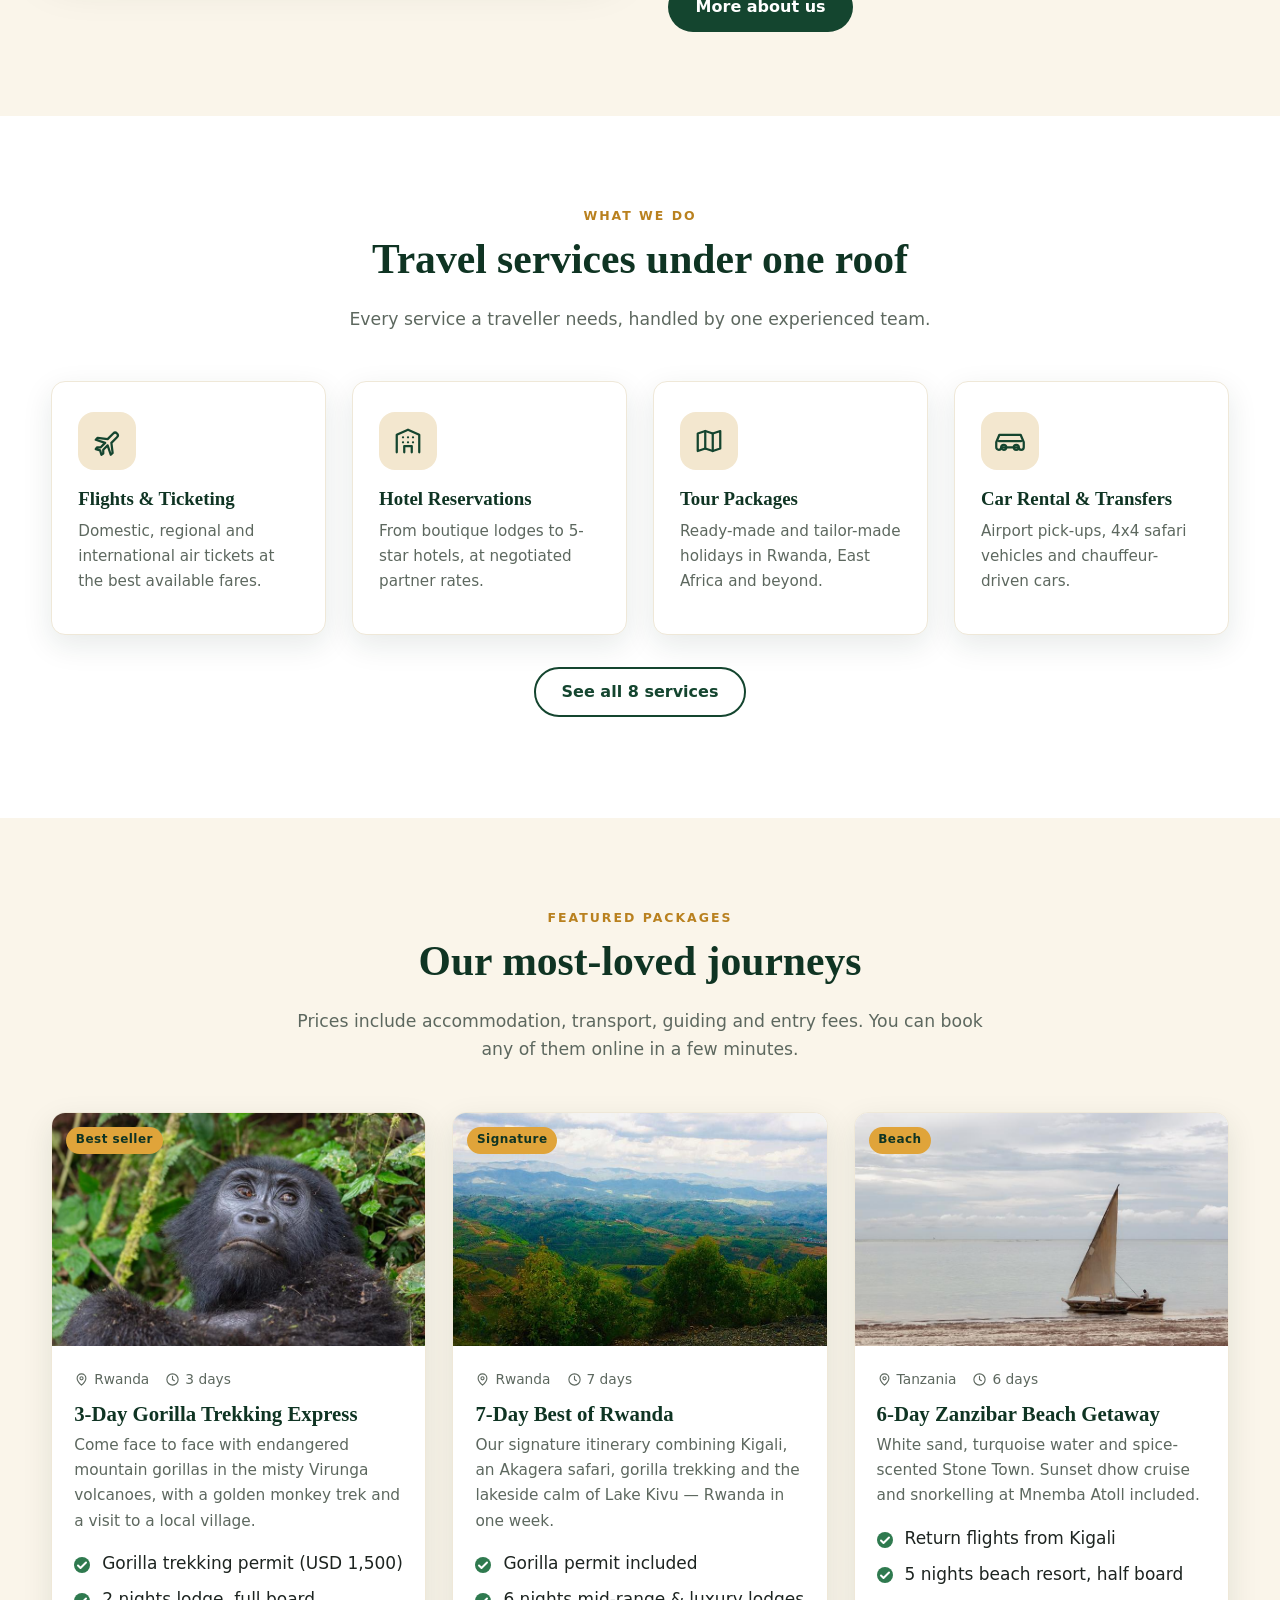
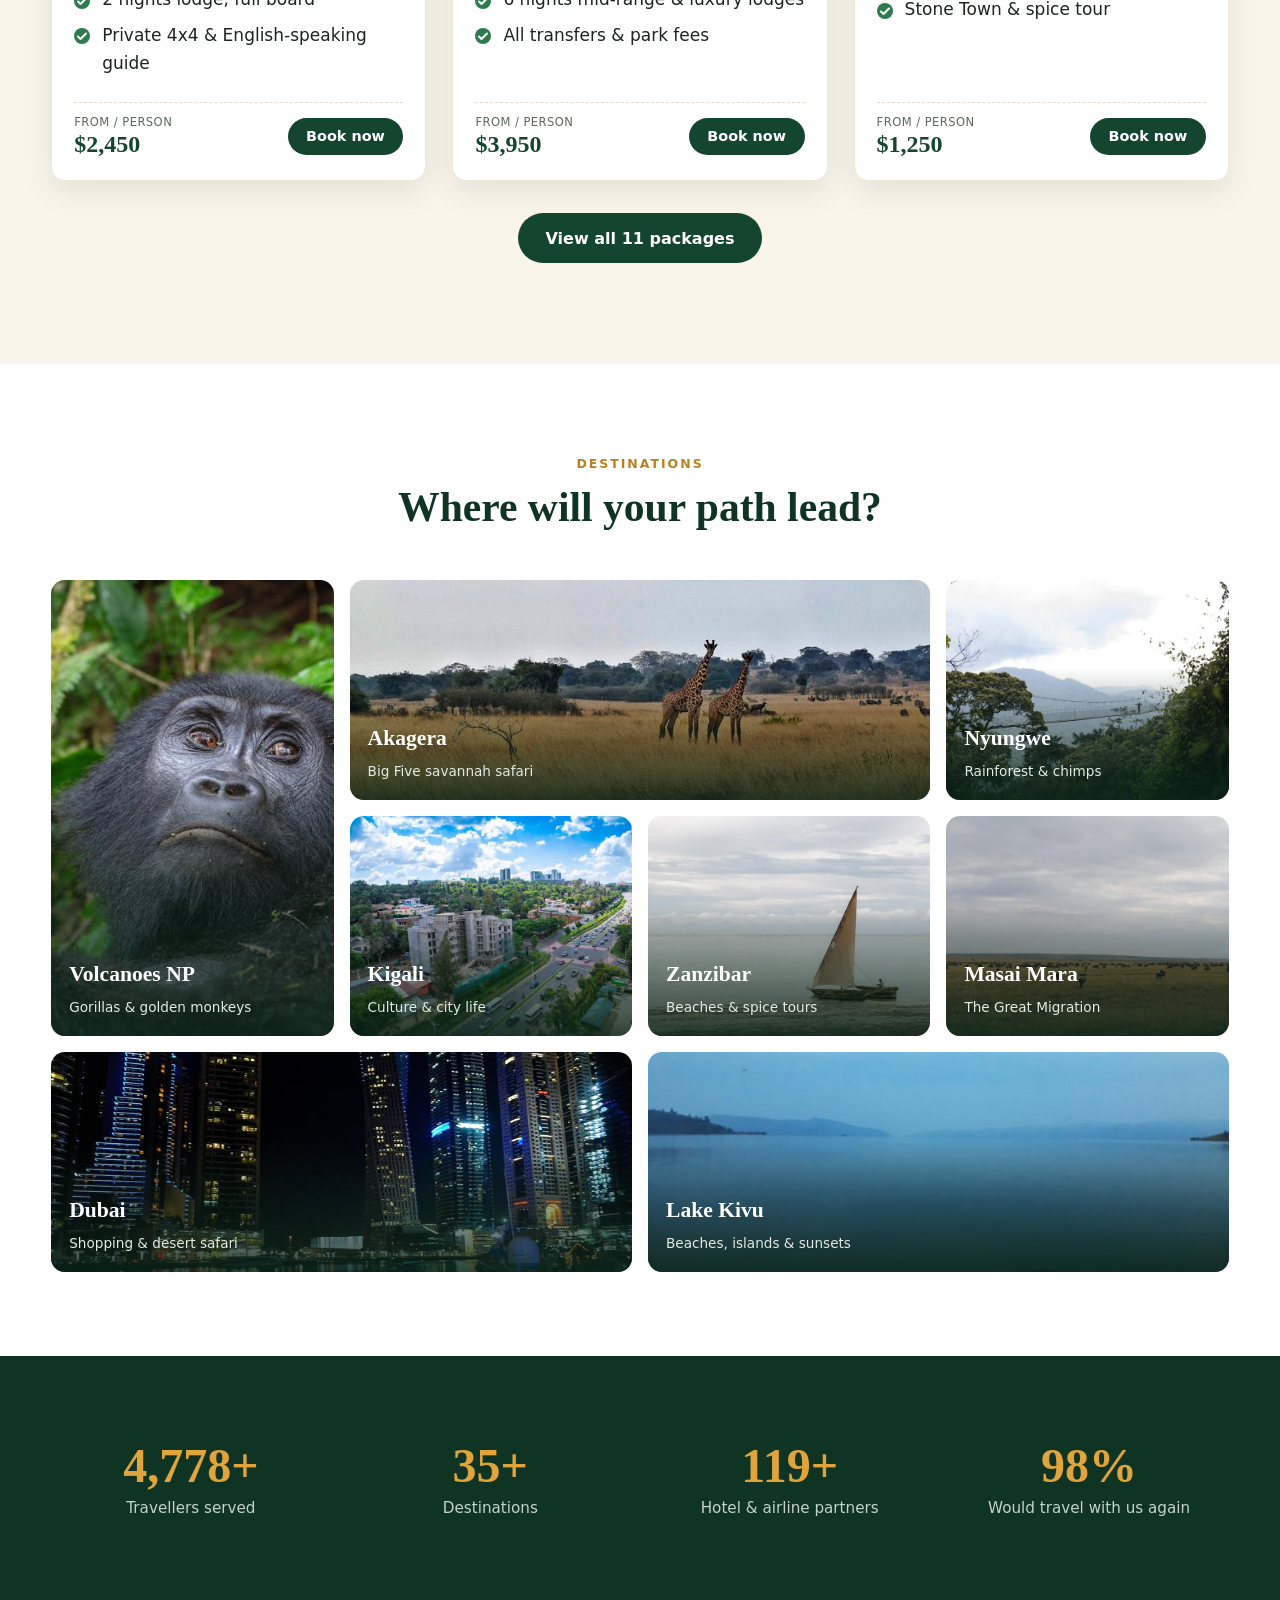
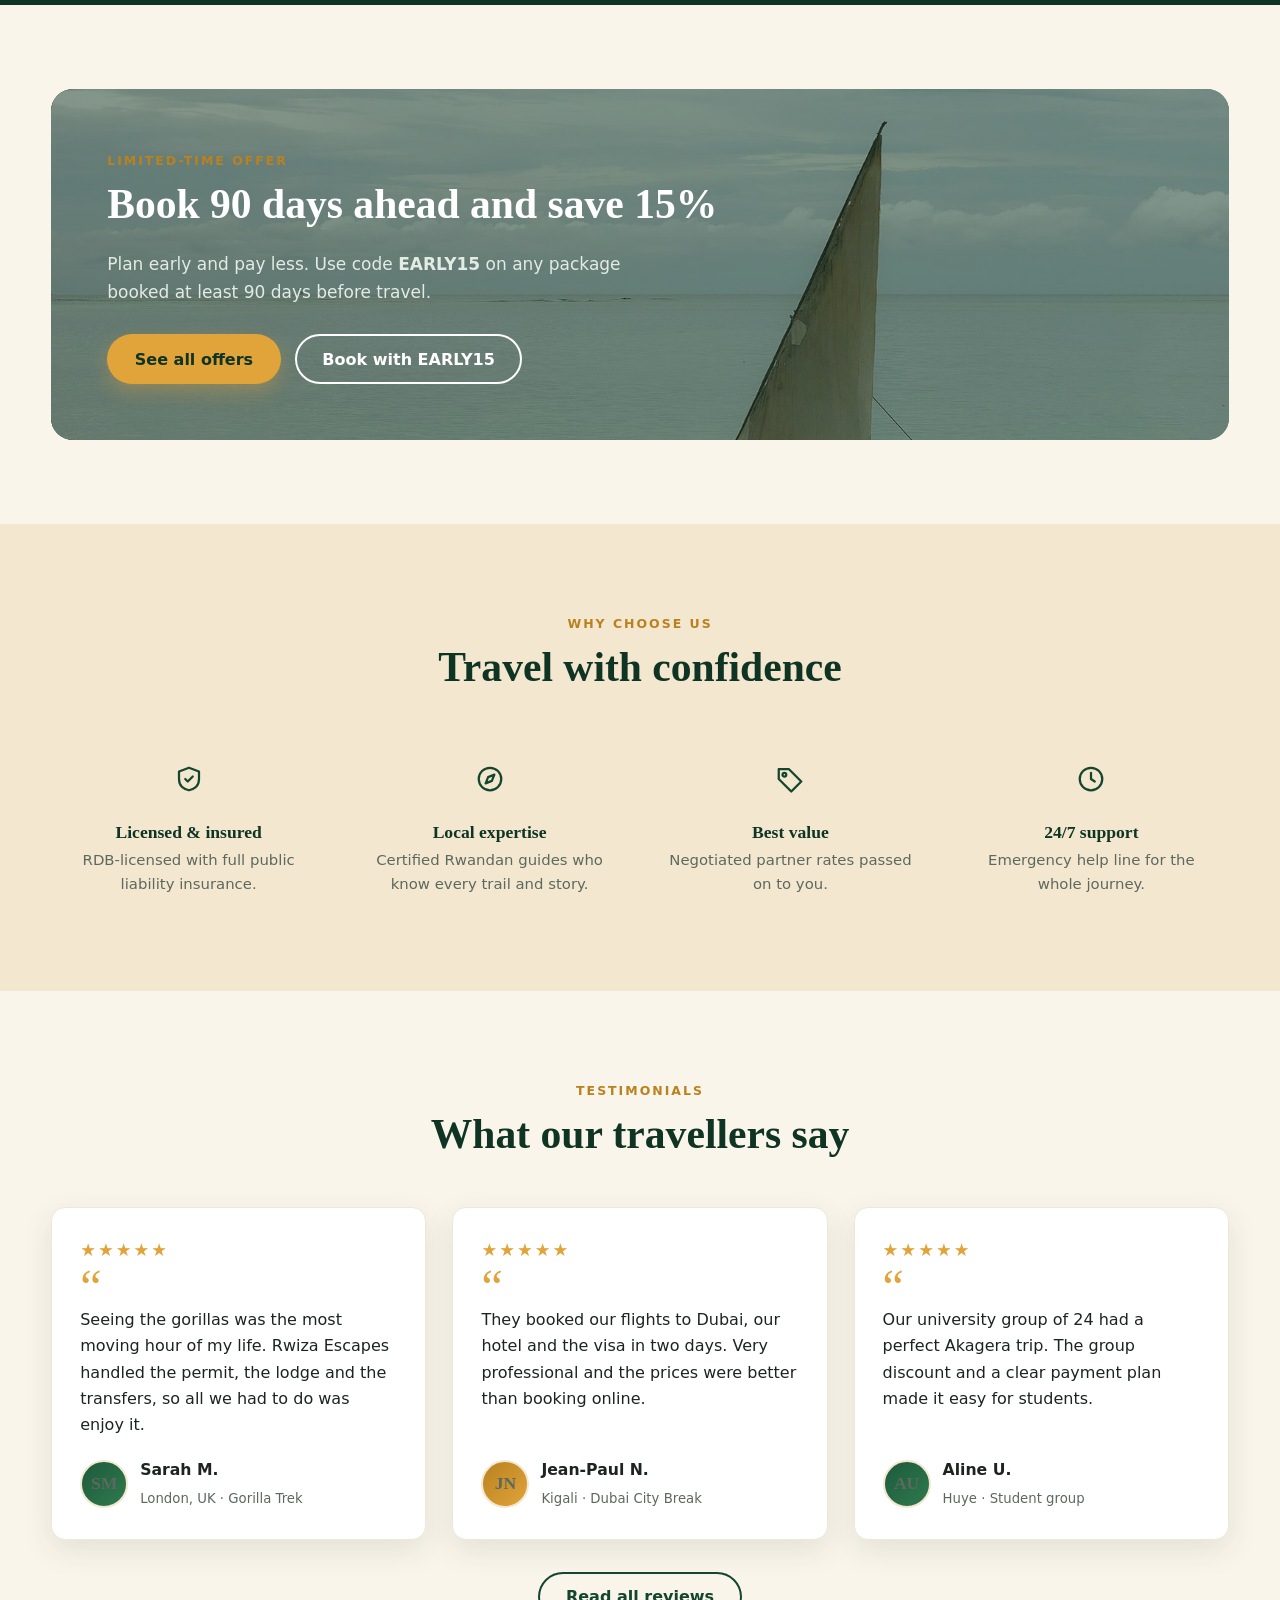
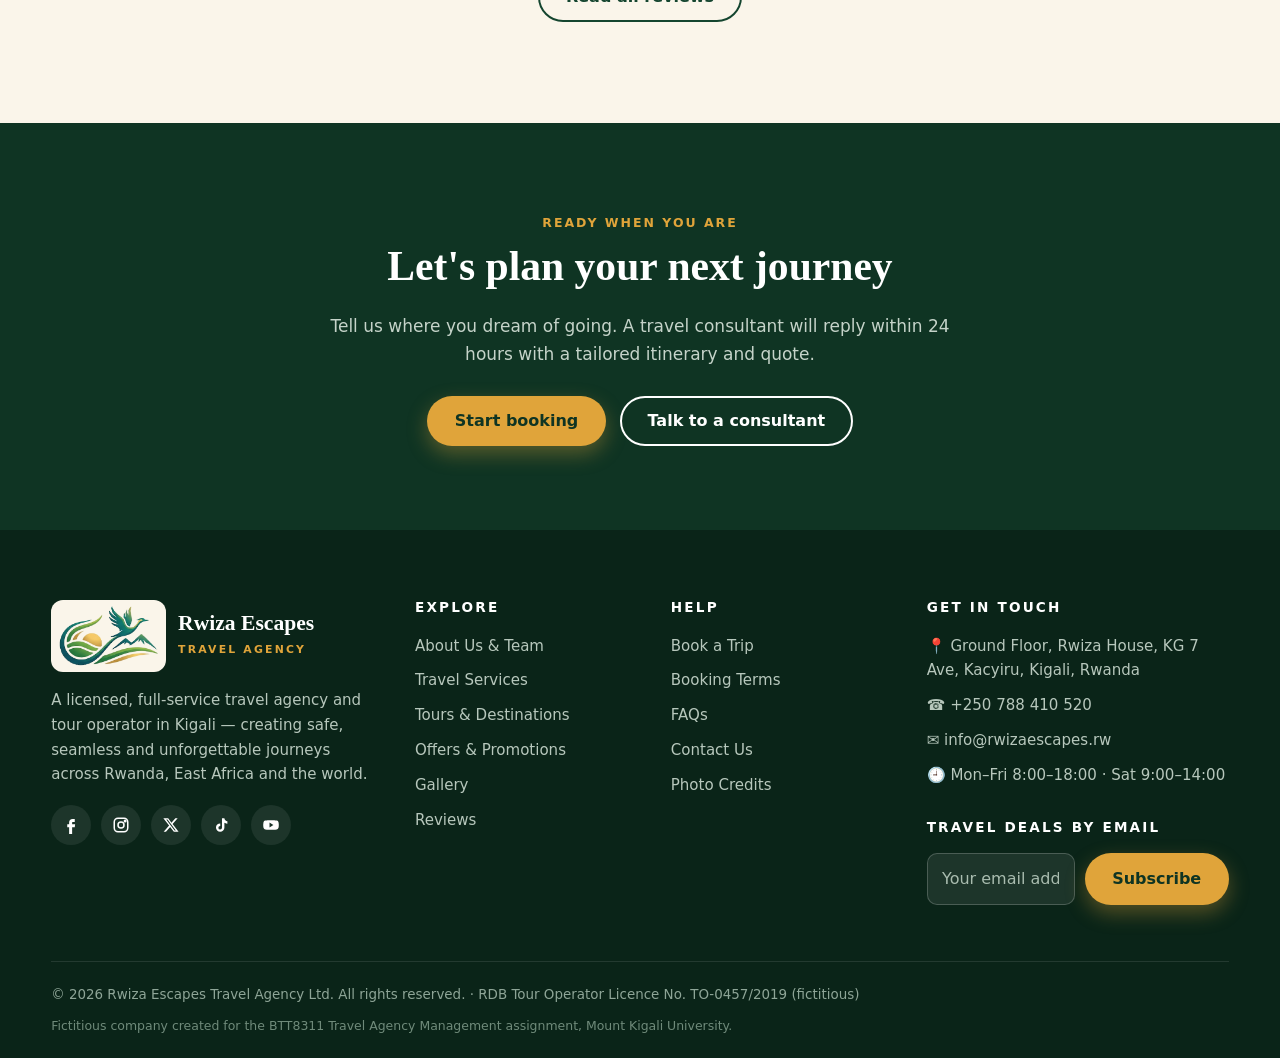
==== commit 1b931722: "functionalities" ====
--- a/index.html
+++ b/index.html
@@ -14,7 +14,7 @@
 <link rel="preconnect" href="https://fonts.googleapis.com">
 <link rel="preconnect" href="https://fonts.gstatic.com" crossorigin>
 <link href="https://fonts.googleapis.com/css2?family=DM+Sans:opsz,wght@9..40,400;9..40,500;9..40,600;9..40,700&family=Fraunces:ital,opsz,wght@0,9..144,500;0,9..144,600;0,9..144,700;1,9..144,500&display=swap" rel="stylesheet">
-<link rel="stylesheet" href="style.css?v=20261112154715">
+<link rel="stylesheet" href="style.css?v=6823791c">
 </head>
 <body>
 <a class="skip" href="#main">Skip to content</a>
@@ -328,10 +328,10 @@
     </div>
   </div>
 </footer>
-<a class="float-wa" href="https://wa.me/250788410520?text=Hello%20Rwiza%20Escapes%2C%20I%27d%20like%20to%20plan%20a%20trip" target="_blank" rel="noopener" aria-label="Chat on WhatsApp"><svg viewBox="0 0 24 24" fill="currentColor" aria-hidden="true"><path d="M12 2a10 10 0 0 0-8.6 15.1L2 22l5-1.3A10 10 0 1 0 12 2Zm0 18.2a8.2 8.2 0 0 1-4.2-1.2l-.3-.2-3 .8.8-2.9-.2-.3A8.2 8.2 0 1 1 12 20.2Zm4.5-6.1c-.2-.1-1.5-.7-1.7-.8-.2-.1-.4-.1-.6.1l-.8 1c-.1.2-.3.2-.5.1a6.7 6.7 0 0 1-3.3-2.9c-.3-.4.3-.4.7-1.4.1-.2 0-.3 0-.4l-.8-1.8c-.2-.5-.4-.4-.6-.4h-.5a1 1 0 0 0-.7.3 3 3 0 0 0-.9 2.2 5.2 5.2 0 0 0 1.1 2.7 11.8 11.8 0 0 0 4.5 4c1.7.7 2.3.8 3.2.6.5-.1 1.5-.6 1.7-1.2.2-.6.2-1.1.2-1.2-.1-.1-.3-.2-.5-.3Z"/></svg></a>
+<a class="float-wa" href="https://wa.me/250798538430?text=Hello%20Rwiza%20Escapes%2C%20I%27d%20like%20to%20plan%20a%20trip" target="_blank" rel="noopener" aria-label="Chat on WhatsApp"><svg viewBox="0 0 24 24" fill="currentColor" aria-hidden="true"><path d="M12 2a10 10 0 0 0-8.6 15.1L2 22l5-1.3A10 10 0 1 0 12 2Zm0 18.2a8.2 8.2 0 0 1-4.2-1.2l-.3-.2-3 .8.8-2.9-.2-.3A8.2 8.2 0 1 1 12 20.2Zm4.5-6.1c-.2-.1-1.5-.7-1.7-.8-.2-.1-.4-.1-.6.1l-.8 1c-.1.2-.3.2-.5.1a6.7 6.7 0 0 1-3.3-2.9c-.3-.4.3-.4.7-1.4.1-.2 0-.3 0-.4l-.8-1.8c-.2-.5-.4-.4-.6-.4h-.5a1 1 0 0 0-.7.3 3 3 0 0 0-.9 2.2 5.2 5.2 0 0 0 1.1 2.7 11.8 11.8 0 0 0 4.5 4c1.7.7 2.3.8 3.2.6.5-.1 1.5-.6 1.7-1.2.2-.6.2-1.1.2-1.2-.1-.1-.3-.2-.5-.3Z"/></svg></a>
 <button class="to-top" aria-label="Back to top">↑</button>
 <div class="toast" role="status" aria-live="polite"></div>
-<script src="data.js?v=20261112154715"></script>
-<script src="main.js?v=20261112154715"></script>
+<script src="data.js?v=6823791c"></script>
+<script src="main.js?v=6823791c"></script>
 </body>
 </html>
